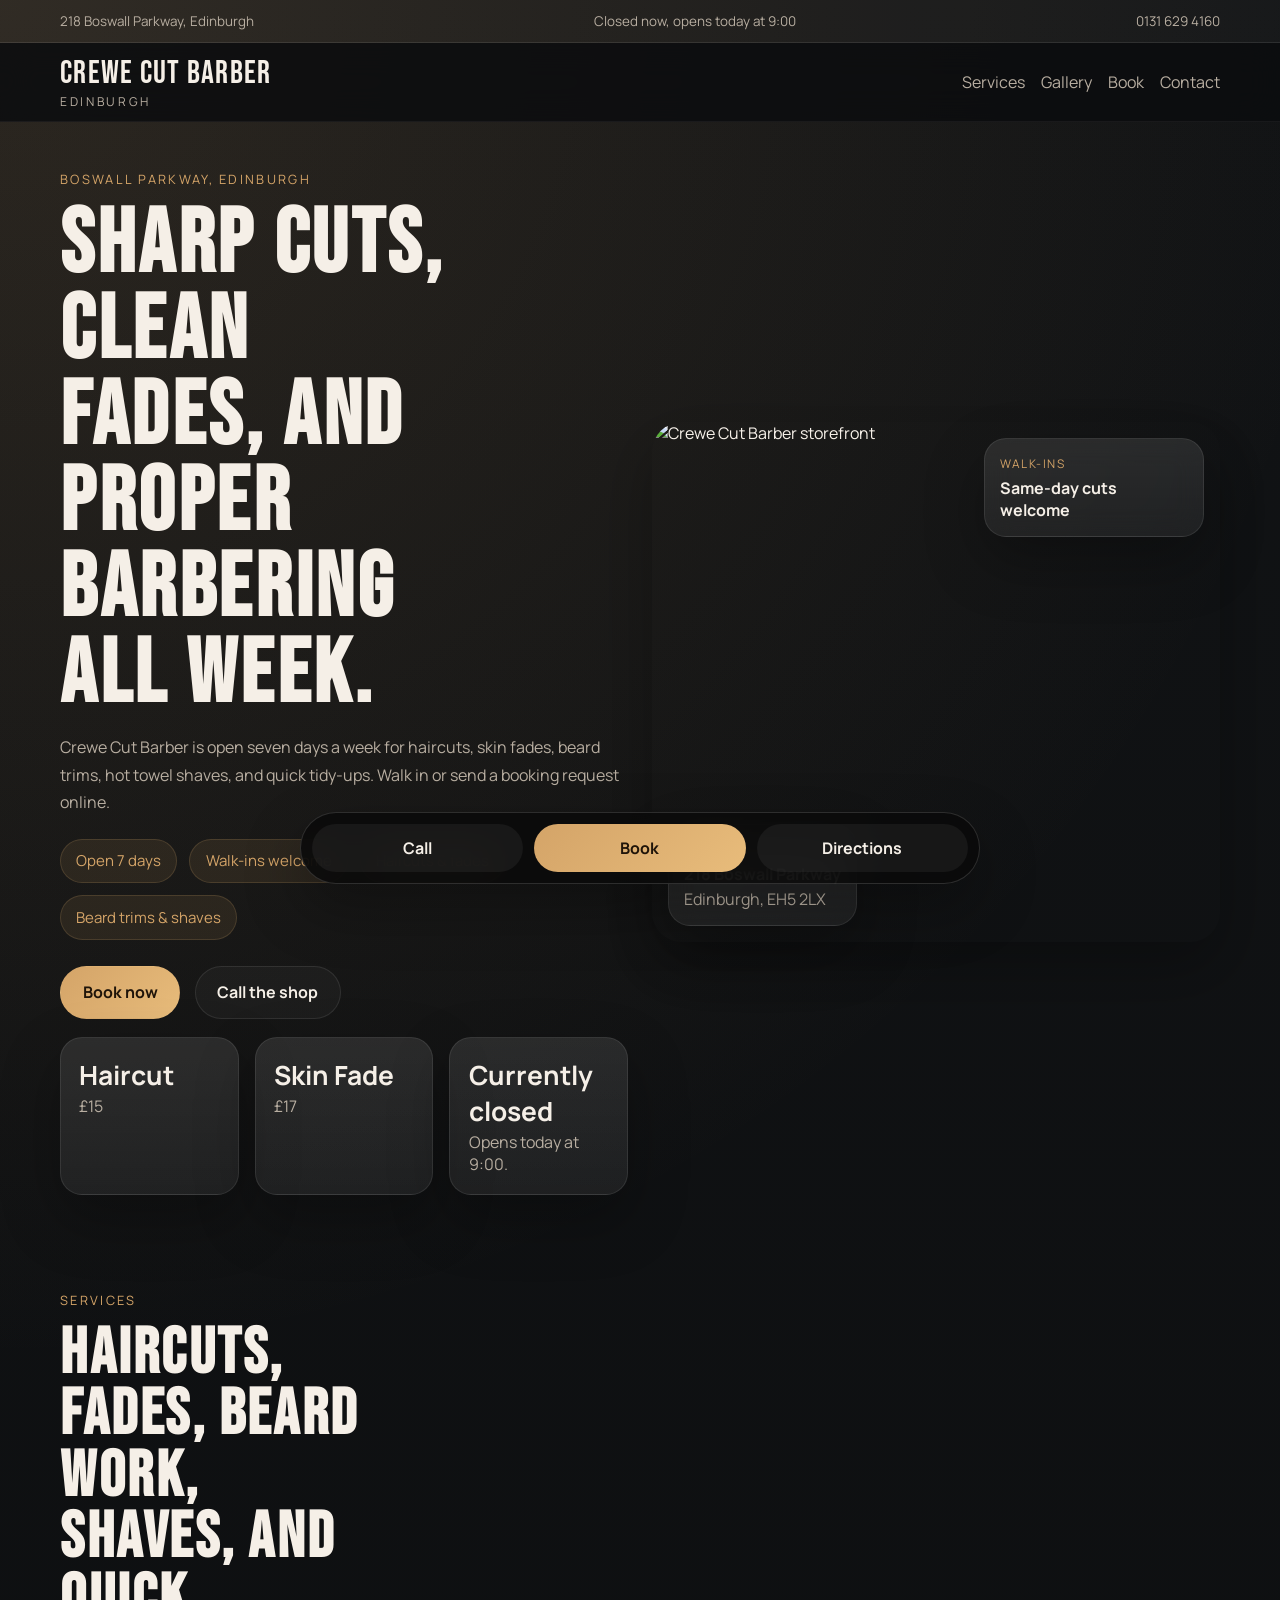
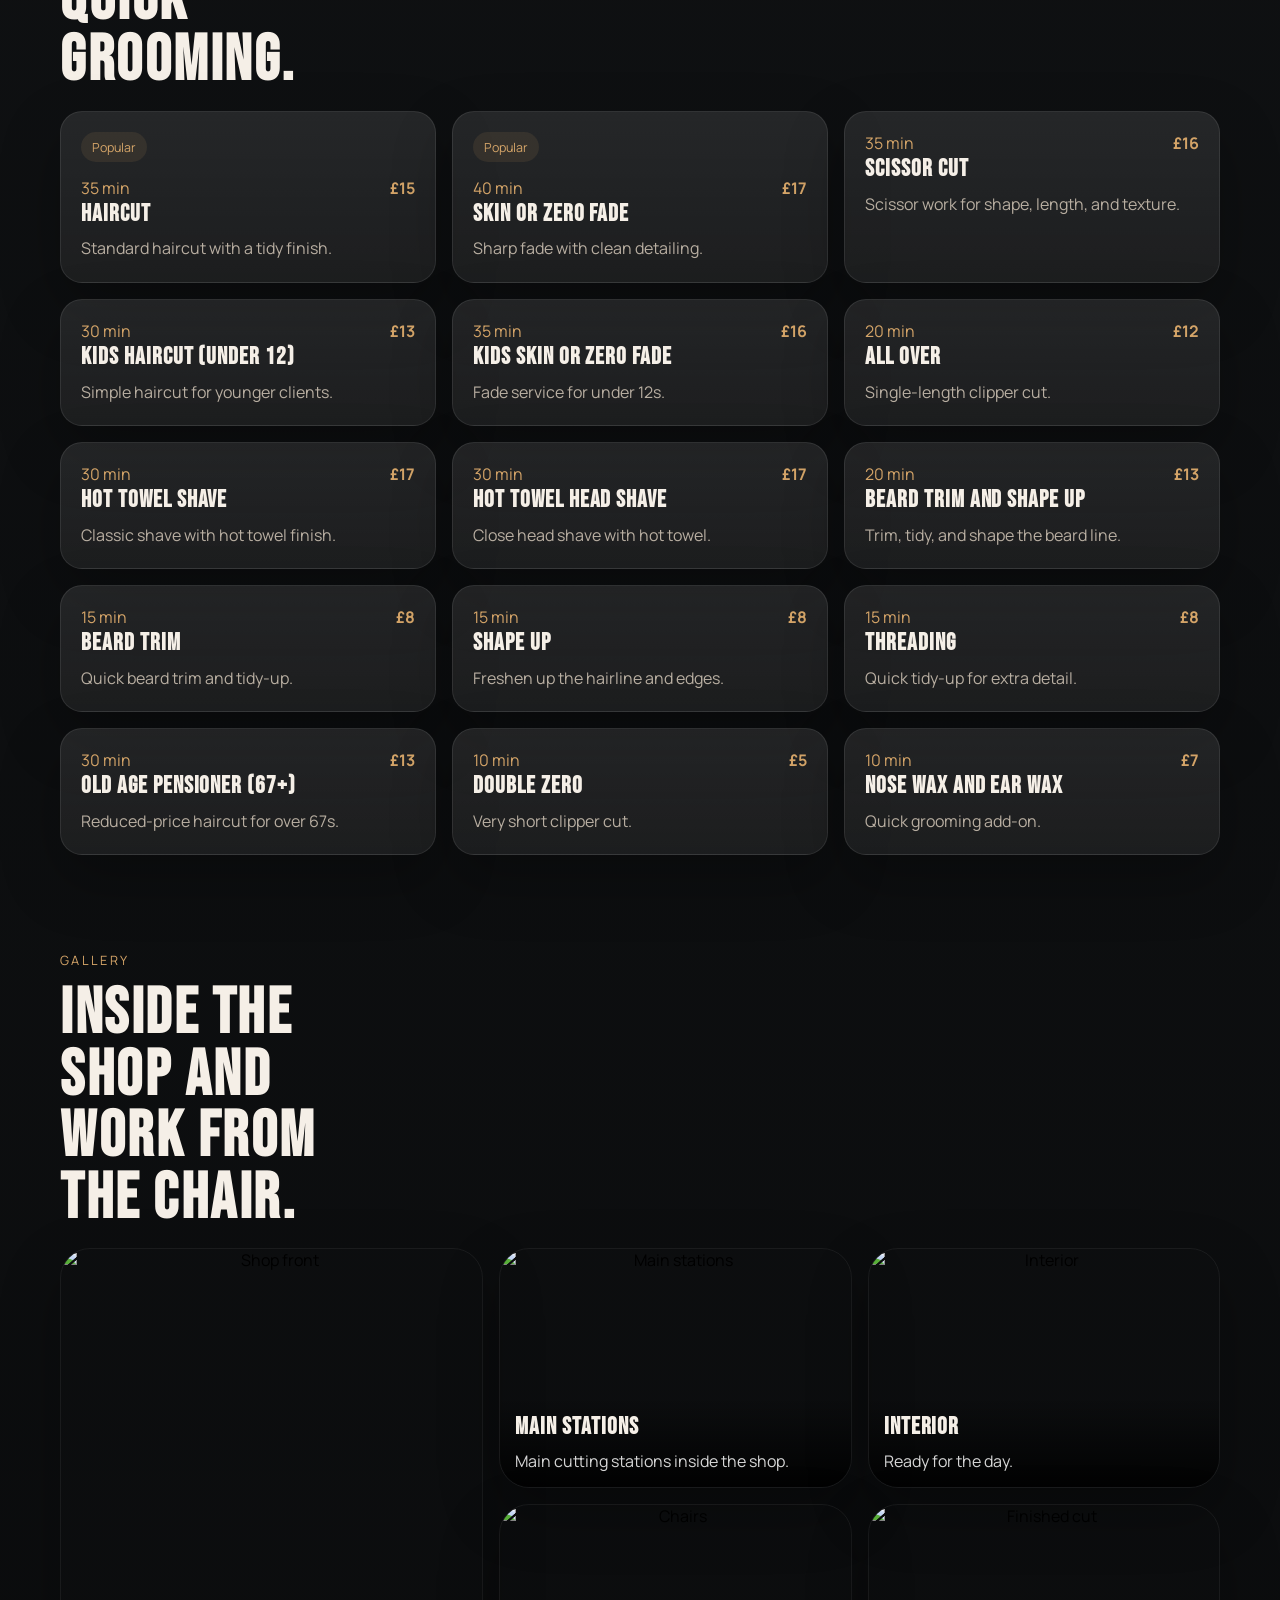
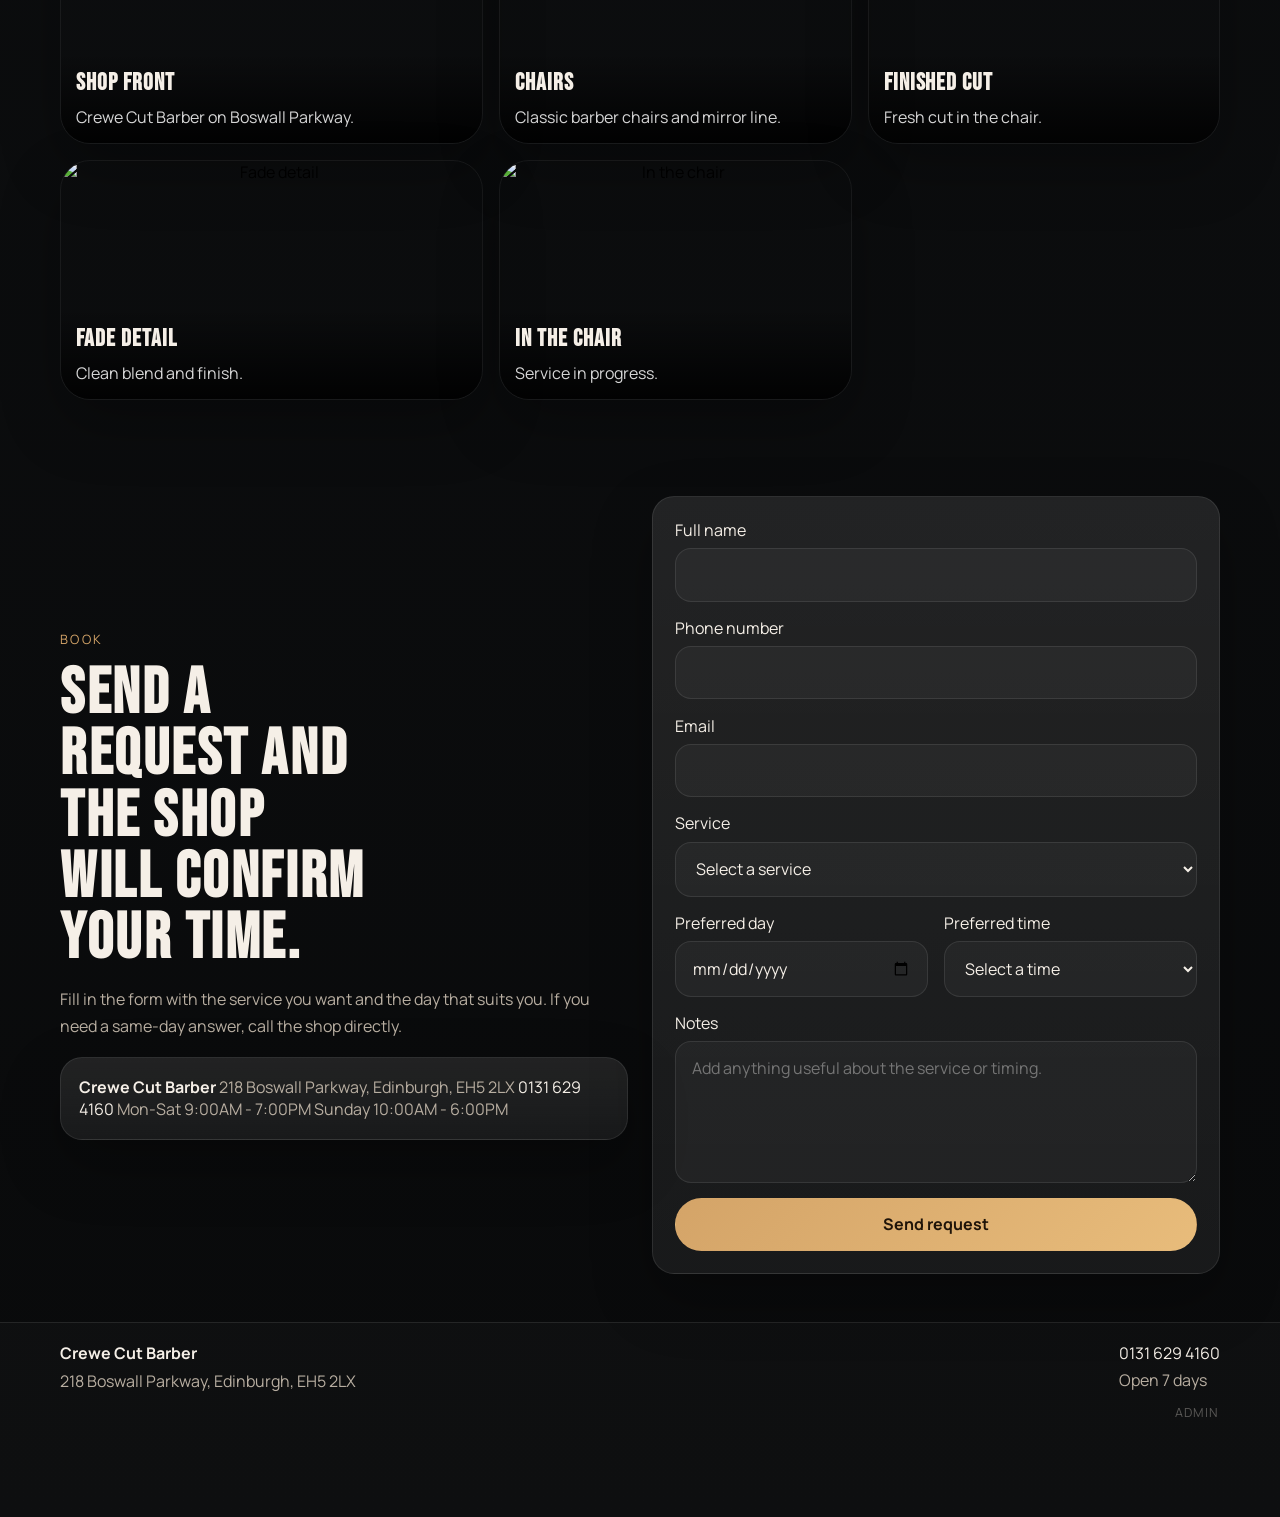
==== public/index.html @ 7d2bcc48 "Improve mobile layout for Crewe Cut" ====
<!doctype html>
<html lang="en">
  <head>
    <meta charset="utf-8">
    <meta name="viewport" content="width=device-width, initial-scale=1">
    <title>Crewe Cut Barber | Haircuts, Fades & Beard Trims in Edinburgh</title>
    <meta
      name="description"
      content="Crewe Cut Barber on Boswall Parkway, Edinburgh. Walk-ins welcome for sharp haircuts, fades, beard trims, hot towel shaves, and everyday grooming."
    >
    <link rel="preconnect" href="https://fonts.googleapis.com">
    <link rel="preconnect" href="https://fonts.gstatic.com" crossorigin>
    <link
      href="https://fonts.googleapis.com/css2?family=Bebas+Neue&family=Manrope:wght@400;500;600;700;800&display=swap"
      rel="stylesheet"
    >
    <link rel="stylesheet" href="styles.css?v=202604210836-mobile-polish">
  </head>
  <body>
    <div class="topbar">
      <div class="container topbar-inner">
        <span>218 Boswall Parkway, Edinburgh</span>
        <span id="shop-status">Open 7 days</span>
        <a href="tel:01316294160">0131 629 4160</a>
      </div>
    </div>

    <header class="site-header">
      <div class="container nav-row">
        <a href="./" class="brand">
          <span class="brand-main">Crewe Cut Barber</span>
          <span class="brand-sub">Edinburgh</span>
        </a>
        <nav class="nav-links">
          <a href="#services">Services</a>
          <a href="#gallery">Gallery</a>
          <a href="#booking">Book</a>
          <a href="#contact">Contact</a>
        </nav>
      </div>
    </header>

    <main>
      <section class="hero reveal">
        <div class="container hero-grid" data-hero-parallax>
          <div class="hero-copy">
            <p class="eyebrow">Boswall Parkway, Edinburgh</p>
            <h1>Sharp cuts, clean fades, and proper barbering all week.</h1>
            <p class="lead">
              Crewe Cut Barber is open seven days a week for haircuts, skin fades, beard trims,
              hot towel shaves, and quick tidy-ups. Walk in or send a booking request online.
            </p>

            <div class="pill-row">
              <span class="info-pill">Open 7 days</span>
              <span class="info-pill">Walk-ins welcome</span>
              <span class="info-pill">Haircuts & fades</span>
              <span class="info-pill">Beard trims & shaves</span>
            </div>

            <div class="hero-actions">
              <a class="button button-primary" href="#booking">Book now</a>
              <a class="button button-secondary" href="tel:01316294160">Call the shop</a>
            </div>

            <div class="stats-grid">
              <article class="stat-card">
                <strong>Haircut</strong>
                <span>£15</span>
              </article>
              <article class="stat-card">
                <strong>Skin Fade</strong>
                <span>£17</span>
              </article>
              <article class="stat-card">
                <strong id="live-status-title">Open 7 days</strong>
                <span id="live-status-copy">Mon-Sat 9AM-7PM</span>
              </article>
            </div>
          </div>

          <div class="hero-visual">
            <img src="images/storefront.jpg" alt="Crewe Cut Barber storefront" onerror="this.onerror=null;this.src='images/interior-wide.jpg'">
            <div class="floating-card floating-top">
              <span>Walk-ins</span>
              <strong>Same-day cuts welcome</strong>
            </div>
            <div class="floating-card floating-bottom">
              <span>Address</span>
              <strong>218 Boswall Parkway</strong>
              <em>Edinburgh, EH5 2LX</em>
            </div>
          </div>
        </div>
      </section>

      <section id="services" class="services reveal">
        <div class="container">
          <div class="section-head">
            <p class="eyebrow">Services</p>
            <h2>Haircuts, fades, beard work, shaves, and quick grooming.</h2>
          </div>
          <div class="services-grid" id="services-grid">
            <article class="service-card reveal featured">
              <div class="service-meta"><span>35 min</span><strong>£15</strong></div>
              <h3>Haircut</h3>
              <p>Standard haircut with a tidy finish.</p>
            </article>
            <article class="service-card reveal featured">
              <div class="service-meta"><span>40 min</span><strong>£17</strong></div>
              <h3>Skin or Zero Fade</h3>
              <p>Sharp fade with clean detailing.</p>
            </article>
            <article class="service-card reveal">
              <div class="service-meta"><span>35 min</span><strong>£16</strong></div>
              <h3>Scissor Cut</h3>
              <p>Scissor work for shape, length, and texture.</p>
            </article>
            <article class="service-card reveal">
              <div class="service-meta"><span>30 min</span><strong>£13</strong></div>
              <h3>Kids Haircut (Under 12)</h3>
              <p>Simple haircut for younger clients.</p>
            </article>
            <article class="service-card reveal">
              <div class="service-meta"><span>35 min</span><strong>£16</strong></div>
              <h3>Kids Skin or Zero Fade</h3>
              <p>Fade service for under 12s.</p>
            </article>
            <article class="service-card reveal">
              <div class="service-meta"><span>20 min</span><strong>£12</strong></div>
              <h3>All Over</h3>
              <p>Single-length clipper cut.</p>
            </article>
            <article class="service-card reveal">
              <div class="service-meta"><span>30 min</span><strong>£17</strong></div>
              <h3>Hot Towel Shave</h3>
              <p>Classic shave with hot towel finish.</p>
            </article>
            <article class="service-card reveal">
              <div class="service-meta"><span>30 min</span><strong>£17</strong></div>
              <h3>Hot Towel Head Shave</h3>
              <p>Close head shave with hot towel.</p>
            </article>
            <article class="service-card reveal">
              <div class="service-meta"><span>20 min</span><strong>£13</strong></div>
              <h3>Beard Trim and Shape Up</h3>
              <p>Trim, tidy, and shape the beard line.</p>
            </article>
            <article class="service-card reveal">
              <div class="service-meta"><span>15 min</span><strong>£8</strong></div>
              <h3>Beard Trim</h3>
              <p>Quick beard trim and tidy-up.</p>
            </article>
            <article class="service-card reveal">
              <div class="service-meta"><span>15 min</span><strong>£8</strong></div>
              <h3>Shape Up</h3>
              <p>Freshen up the hairline and edges.</p>
            </article>
            <article class="service-card reveal">
              <div class="service-meta"><span>15 min</span><strong>£8</strong></div>
              <h3>Threading</h3>
              <p>Quick tidy-up for extra detail.</p>
            </article>
            <article class="service-card reveal">
              <div class="service-meta"><span>30 min</span><strong>£13</strong></div>
              <h3>Old Age Pensioner (67+)</h3>
              <p>Reduced-price haircut for over 67s.</p>
            </article>
            <article class="service-card reveal">
              <div class="service-meta"><span>10 min</span><strong>£5</strong></div>
              <h3>Double Zero</h3>
              <p>Very short clipper cut.</p>
            </article>
            <article class="service-card reveal">
              <div class="service-meta"><span>10 min</span><strong>£7</strong></div>
              <h3>Nose Wax and Ear Wax</h3>
              <p>Quick grooming add-on.</p>
            </article>
          </div>
        </div>
      </section>

      <section id="gallery" class="gallery reveal">
        <div class="container">
          <div class="section-head">
            <p class="eyebrow">Gallery</p>
            <h2>Inside the shop and work from the chair.</h2>
          </div>
          <div class="gallery-grid" id="gallery-grid">
            <article class="gallery-card reveal gallery-card-1">
              <button class="gallery-button" type="button" data-gallery-src="images/storefront.jpg" data-gallery-title="Shop front" data-gallery-text="Crewe Cut Barber on Boswall Parkway.">
                <img src="images/storefront.jpg" alt="Shop front" loading="lazy" onerror="this.onerror=null;this.src='images/interior-wide.jpg'">
              </button>
              <div class="gallery-overlay">
                <h3>Shop front</h3>
                <p>Boswall Parkway, Edinburgh.</p>
              </div>
            </article>
            <article class="gallery-card reveal gallery-card-2">
              <button class="gallery-button" type="button" data-gallery-src="images/interior-wide.jpg" data-gallery-title="Main stations" data-gallery-text="Main cutting stations inside the shop.">
                <img src="images/interior-wide.jpg" alt="Main stations" loading="lazy" onerror="this.onerror=null;this.src='images/interior-row.jpg'">
              </button>
              <div class="gallery-overlay">
                <h3>Main stations</h3>
                <p>Clean working setup.</p>
              </div>
            </article>
            <article class="gallery-card reveal gallery-card-3">
              <button class="gallery-button" type="button" data-gallery-src="images/interior-row.jpg" data-gallery-title="Interior" data-gallery-text="Ready for the day.">
                <img src="images/interior-row.jpg" alt="Interior" loading="lazy" onerror="this.onerror=null;this.src='images/interior-wide.jpg'">
              </button>
              <div class="gallery-overlay">
                <h3>Interior</h3>
                <p>Shop floor and chairs.</p>
              </div>
            </article>
            <article class="gallery-card reveal gallery-card-4">
              <button class="gallery-button" type="button" data-gallery-src="images/chairs.jpg" data-gallery-title="Chairs" data-gallery-text="Classic barber chairs and mirror line.">
                <img src="images/chairs.jpg" alt="Chairs" loading="lazy" onerror="this.onerror=null;this.src='images/interior-row.jpg'">
              </button>
              <div class="gallery-overlay">
                <h3>Chairs</h3>
                <p>Classic barber setup.</p>
              </div>
            </article>
            <article class="gallery-card reveal gallery-card-5">
              <button class="gallery-button" type="button" data-gallery-src="images/cut-detail.jpg" data-gallery-title="Finished cut" data-gallery-text="Fresh cut in the chair.">
                <img src="images/cut-detail.jpg" alt="Finished cut" loading="lazy" onerror="this.onerror=null;this.src='images/fade-finish.jpg'">
              </button>
              <div class="gallery-overlay">
                <h3>Finished cut</h3>
                <p>Fresh finish.</p>
              </div>
            </article>
            <article class="gallery-card reveal gallery-card-6">
              <button class="gallery-button" type="button" data-gallery-src="images/fade-finish.jpg" data-gallery-title="Fade detail" data-gallery-text="Clean blend and finish.">
                <img src="images/fade-finish.jpg" alt="Fade detail" loading="lazy" onerror="this.onerror=null;this.src='images/cut-detail.jpg'">
              </button>
              <div class="gallery-overlay">
                <h3>Fade detail</h3>
                <p>Clean blend.</p>
              </div>
            </article>
            <article class="gallery-card reveal gallery-card-7">
              <button class="gallery-button" type="button" data-gallery-src="images/client-chair.jpg" data-gallery-title="In the chair" data-gallery-text="Service in progress.">
                <img src="images/client-chair.jpg" alt="In the chair" loading="lazy" onerror="this.onerror=null;this.src='images/chairs.jpg'">
              </button>
              <div class="gallery-overlay">
                <h3>In the chair</h3>
                <p>Mid-service.</p>
              </div>
            </article>
          </div>
        </div>
      </section>

      <section id="booking" class="booking reveal">
        <div class="container booking-grid">
          <div class="booking-copy">
            <p class="eyebrow">Book</p>
            <h2>Send a request and the shop will confirm your time.</h2>
            <p class="section-copy">
              Fill in the form with the service you want and the day that suits you.
              If you need a same-day answer, call the shop directly.
            </p>
            <div class="contact-card">
              <strong>Crewe Cut Barber</strong>
              <span>218 Boswall Parkway, Edinburgh, EH5 2LX</span>
              <a href="tel:01316294160">0131 629 4160</a>
              <span>Mon-Sat 9:00AM - 7:00PM</span>
              <span>Sunday 10:00AM - 6:00PM</span>
            </div>
          </div>

          <form class="booking-form" id="booking-form">
            <div class="form-message" id="booking-feedback" hidden></div>
            <label>
              Full name
              <input type="text" name="clientName" required>
            </label>
            <label>
              Phone number
              <input type="tel" name="phone" required>
            </label>
            <label>
              Email
              <input type="email" name="email" required>
            </label>
            <label>
              Service
              <select name="service" id="booking-service" required>
                <option value="">Select a service</option>
                <option value="Haircut">Haircut - £15</option>
                <option value="Skin or Zero Fade">Skin or Zero Fade - £17</option>
                <option value="Scissor Cut">Scissor Cut - £16</option>
                <option value="Kids Haircut (Under 12)">Kids Haircut (Under 12) - £13</option>
                <option value="Kids Skin or Zero Fade">Kids Skin or Zero Fade - £16</option>
                <option value="All Over">All Over - £12</option>
                <option value="Hot Towel Shave">Hot Towel Shave - £17</option>
                <option value="Hot Towel Head Shave">Hot Towel Head Shave - £17</option>
                <option value="Beard Trim and Shape Up">Beard Trim and Shape Up - £13</option>
                <option value="Beard Trim">Beard Trim - £8</option>
                <option value="Shape Up">Shape Up - £8</option>
                <option value="Threading">Threading - £8</option>
                <option value="Old Age Pensioner (67+)">Old Age Pensioner (67+) - £13</option>
                <option value="Double Zero">Double Zero - £5</option>
                <option value="Nose Wax and Ear Wax">Nose Wax and Ear Wax - £7</option>
              </select>
            </label>
            <div class="split-fields">
              <label>
                Preferred day
                <input type="date" name="preferredDay" required>
              </label>
              <label>
                Preferred time
                <select name="preferredTime" id="booking-time" required>
                  <option value="">Select a time</option>
                </select>
              </label>
            </div>
            <div class="availability-note" id="availability-note" hidden></div>
            <label>
              Notes
              <textarea name="notes" rows="5" placeholder="Add anything useful about the service or timing."></textarea>
            </label>
            <button class="button button-primary button-full" id="booking-submit" type="submit">Send request</button>
          </form>
        </div>
      </section>
    </main>

    <footer class="site-footer" id="contact">
      <div class="container footer-row">
        <div>
          <strong>Crewe Cut Barber</strong>
          <p>218 Boswall Parkway, Edinburgh, EH5 2LX</p>
        </div>
        <div>
          <a href="tel:01316294160">0131 629 4160</a>
          <p>Open 7 days</p>
        </div>
      </div>
      <div class="container footer-admin-row">
        <a class="footer-admin-link" href="admin.html" aria-label="Admin login">Admin</a>
      </div>
    </footer>

    <div class="mobile-cta-bar">
      <a href="tel:01316294160">Call</a>
      <a href="#booking">Book</a>
      <a href="https://www.google.com/maps?q=place_id:ChIJk0ZapCTHh0gRIy6q_9C0GL4&place_id=ChIJk0ZapCTHh0gRIy6q_9C0GL4" target="_blank" rel="noreferrer">Directions</a>
    </div>

    <div class="lightbox" id="gallery-lightbox" aria-hidden="true">
      <button class="lightbox-close" type="button" aria-label="Close gallery">&times;</button>
      <div class="lightbox-dialog">
        <img id="lightbox-image" src="" alt="">
        <div class="lightbox-copy">
          <h3 id="lightbox-title"></h3>
          <p id="lightbox-text"></p>
        </div>
      </div>
    </div>

    <script src="https://cdn.jsdelivr.net/npm/@supabase/supabase-js@2"></script>
    <script src="config.js"></script>
    <script src="app.js?v=202604210836-mobile-polish"></script>
  </body>
</html>
---- public/styles.css ----
:root {
  --bg: #0b0d0f;
  --bg-soft: #121518;
  --panel: rgba(255, 255, 255, 0.045);
  --panel-strong: rgba(255, 255, 255, 0.08);
  --text: #f5efe7;
  --muted: #b8aea1;
  --accent: #d4a468;
  --accent-deep: #9b6831;
  --line: rgba(255, 255, 255, 0.09);
  --line-strong: rgba(212, 164, 104, 0.18);
  --shadow: 0 24px 60px rgba(0, 0, 0, 0.28);
  --radius-lg: 30px;
  --radius-md: 22px;
  --radius-sm: 16px;
}

* {
  box-sizing: border-box;
}

html {
  scroll-behavior: smooth;
}

body {
  margin: 0;
  font-family: "Manrope", sans-serif;
  color: var(--text);
  background:
    radial-gradient(circle at top left, rgba(212, 164, 104, 0.14), transparent 28%),
    linear-gradient(180deg, #111315 0%, #090a0b 100%);
}

a {
  color: inherit;
  text-decoration: none;
}

img {
  display: block;
  width: 100%;
}

button,
input,
textarea,
select {
  font: inherit;
}

[hidden] {
  display: none !important;
}

.container {
  width: min(1160px, calc(100% - 2rem));
  margin: 0 auto;
}

.topbar {
  border-bottom: 1px solid var(--line);
  background: rgba(255, 255, 255, 0.02);
}

.topbar-inner {
  min-height: 42px;
  display: flex;
  justify-content: space-between;
  align-items: center;
  gap: 1rem;
  color: var(--muted);
  font-size: 0.84rem;
}

.site-header {
  position: sticky;
  top: 0;
  z-index: 20;
  background: rgba(11, 13, 15, 0.84);
  backdrop-filter: blur(16px);
  border-bottom: 1px solid rgba(255, 255, 255, 0.05);
}

.nav-row {
  min-height: 78px;
  display: flex;
  justify-content: space-between;
  align-items: center;
  gap: 1rem;
}

.brand {
  display: inline-flex;
  flex-direction: column;
}

.brand-main,
h1,
h2,
h3 {
  font-family: "Bebas Neue", sans-serif;
  letter-spacing: 0.04em;
}

.brand-main {
  font-size: 2rem;
}

.brand-sub {
  font-size: 0.76rem;
  color: var(--muted);
  text-transform: uppercase;
  letter-spacing: 0.22em;
}

.nav-links {
  display: flex;
  gap: 1rem;
  color: var(--muted);
  flex-wrap: wrap;
}

.nav-links a {
  transition: color 0.2s ease;
}

.nav-links a:hover,
.nav-links a:focus-visible {
  color: var(--text);
}

.hero,
.story,
.services,
.gallery,
.booking {
  padding: 3rem 0;
}

.hero-grid,
.story-grid,
.booking-grid {
  display: grid;
  grid-template-columns: repeat(2, minmax(0, 1fr));
  gap: 1.5rem;
  align-items: center;
}

.eyebrow {
  margin: 0 0 0.9rem;
  color: var(--accent);
  letter-spacing: 0.18em;
  text-transform: uppercase;
  font-size: 0.8rem;
}

h1,
h2 {
  margin: 0;
  line-height: 0.96;
}

h1 {
  font-size: clamp(3.3rem, 7vw, 5.9rem);
  max-width: 11ch;
}

h2 {
  font-size: clamp(2.4rem, 5vw, 4.2rem);
  max-width: 12ch;
}

h3 {
  margin: 0 0 0.55rem;
  font-size: 1.5rem;
}

.lead,
.section-copy {
  color: var(--muted);
  line-height: 1.72;
  font-size: 1rem;
  max-width: 60ch;
}

.pill-row {
  display: flex;
  flex-wrap: wrap;
  gap: 0.75rem;
  margin: 1.35rem 0 1.6rem;
}

.info-pill,
.service-card.featured::before {
  background: rgba(212, 164, 104, 0.1);
  color: var(--accent);
}

.info-pill {
  padding: 0.68rem 0.95rem;
  border-radius: 999px;
  border: 1px solid var(--line-strong);
  font-size: 0.94rem;
}

.hero-actions {
  display: flex;
  gap: 0.9rem;
  flex-wrap: wrap;
  margin-bottom: 1.15rem;
}

.button {
  display: inline-flex;
  align-items: center;
  justify-content: center;
  min-height: 52px;
  padding: 0.92rem 1.35rem;
  border-radius: 999px;
  border: 1px solid transparent;
  font-weight: 700;
  cursor: pointer;
  transition: transform 0.2s ease, border-color 0.2s ease;
}

.button:hover {
  transform: translateY(-1px);
}

.button:disabled {
  opacity: 0.72;
  cursor: wait;
  transform: none;
}

.button-primary {
  background: linear-gradient(135deg, var(--accent), #e8bc7b);
  color: #1f1409;
}

.button-secondary {
  background: rgba(255, 255, 255, 0.03);
  border-color: var(--line);
  color: var(--text);
}

.button-full {
  width: 100%;
}

.hero-bottom-row {
  display: grid;
  grid-template-columns: minmax(0, 1.1fr) minmax(0, 0.9fr);
  gap: 1rem;
  margin-bottom: 1rem;
}

.live-status-card,
.hero-quote-card,
.stat-card,
.hour-card,
.service-card,
.booking-form,
.contact-card,
.floating-card,
.admin-panel,
.admin-sidebar-card,
.admin-login-card {
  border: 1px solid var(--line);
  border-radius: var(--radius-md);
  background:
    linear-gradient(180deg, var(--panel-strong), var(--panel)),
    rgba(255, 255, 255, 0.02);
  box-shadow: var(--shadow);
}

.live-status-card,
.hero-quote-card,
.stat-card,
.hour-card,
.contact-card,
.admin-panel,
.admin-sidebar-card,
.admin-login-card {
  padding: 1.15rem;
}

.live-status-label,
.hero-quote-kicker {
  display: inline-flex;
  margin-bottom: 0.45rem;
  color: var(--accent);
  text-transform: uppercase;
  letter-spacing: 0.13em;
  font-size: 0.74rem;
}

.live-status-card strong {
  display: block;
  margin-bottom: 0.3rem;
  font-size: 1.1rem;
}

.live-status-card p,
.hero-quote-card p {
  margin: 0;
  color: var(--muted);
  line-height: 1.6;
}

.hero-service-list {
  list-style: none;
  margin: 0;
  padding: 0;
  display: grid;
  gap: 0.6rem;
}

.hero-service-list li {
  display: flex;
  justify-content: space-between;
  gap: 1rem;
  padding-top: 0.6rem;
  border-top: 1px solid var(--line);
}

.hero-service-list li:first-child {
  padding-top: 0;
  border-top: 0;
}

.hero-service-list span {
  color: var(--muted);
}

.stats-grid,
.hours-grid,
.admin-meta-grid {
  display: grid;
  grid-template-columns: repeat(3, minmax(0, 1fr));
  gap: 1rem;
}

.stat-card strong {
  display: block;
  font-size: 1.65rem;
  margin-bottom: 0.15rem;
}

.stat-card span,
.hour-card span,
.contact-card span {
  color: var(--muted);
}

.hero-visual {
  position: relative;
}

.hero-visual img {
  min-height: 520px;
  object-fit: cover;
  border-radius: var(--radius-lg);
  box-shadow: var(--shadow);
  filter: saturate(0.95) contrast(1.02);
  transition: transform 0.35s ease;
}

.floating-card {
  position: absolute;
  max-width: 220px;
  padding: 0.95rem;
  backdrop-filter: blur(14px);
  transition: transform 0.35s ease;
}

.floating-card span {
  display: block;
  margin-bottom: 0.35rem;
  color: var(--accent);
  text-transform: uppercase;
  letter-spacing: 0.13em;
  font-size: 0.74rem;
}

.floating-card strong,
.floating-card em {
  display: block;
}

.floating-card em {
  margin-top: 0.2rem;
  color: var(--muted);
  font-style: normal;
}

.floating-top {
  top: 1rem;
  right: 1rem;
}

.floating-bottom {
  left: 1rem;
  bottom: 1rem;
}

.story-photo-stack {
  display: grid;
  grid-template-columns: 1.15fr 0.85fr;
  gap: 1rem;
  align-items: end;
}

.story-main,
.story-side {
  border-radius: var(--radius-lg);
  object-fit: cover;
  box-shadow: var(--shadow);
}

.story-main {
  min-height: 470px;
}

.story-side {
  min-height: 320px;
}

.section-head {
  margin-bottom: 1.2rem;
}

.services-grid {
  display: grid;
  grid-template-columns: repeat(3, minmax(0, 1fr));
  gap: 1rem;
}

.service-card {
  position: relative;
  padding: 1.25rem;
}

.service-card.featured::before {
  content: "Popular";
  display: inline-flex;
  padding: 0.42rem 0.7rem;
  border-radius: 999px;
  font-size: 0.78rem;
  margin-bottom: 0.9rem;
}

.service-meta {
  display: flex;
  justify-content: space-between;
  gap: 1rem;
  color: var(--accent);
}

.service-card p {
  margin: 0;
  color: var(--muted);
  line-height: 1.58;
}

.gallery-grid {
  display: grid;
  grid-template-columns: 1.2fr 1fr 1fr;
  grid-auto-rows: 240px;
  gap: 1rem;
}

.gallery-card {
  position: relative;
  overflow: hidden;
  border-radius: var(--radius-lg);
  border: 1px solid rgba(255, 255, 255, 0.06);
  box-shadow: var(--shadow);
}

.gallery-card-1 {
  grid-row: span 2;
}

.gallery-button {
  display: block;
  width: 100%;
  height: 100%;
  padding: 0;
  border: 0;
  background: none;
  cursor: pointer;
}

.gallery-card img {
  height: 100%;
  object-fit: cover;
  transition: transform 0.45s ease;
}

.gallery-card:hover img {
  transform: scale(1.04);
}

.gallery-overlay {
  position: absolute;
  inset: auto 0 0 0;
  padding: 0.95rem;
  background: linear-gradient(180deg, transparent, rgba(0, 0, 0, 0.84));
}

.gallery-overlay p {
  margin: 0;
  color: rgba(255, 255, 255, 0.84);
}

.booking-form {
  padding: 1.35rem;
  display: grid;
  gap: 0.95rem;
}

.booking-form label {
  display: grid;
  gap: 0.45rem;
}

.booking-form input,
.booking-form select,
.booking-form textarea {
  width: 100%;
  border-radius: var(--radius-sm);
  border: 1px solid var(--line);
  padding: 0.92rem 1rem;
  background: rgba(255, 255, 255, 0.04);
  color: var(--text);
}

.booking-form textarea {
  resize: vertical;
}

.split-fields {
  display: grid;
  grid-template-columns: repeat(2, minmax(0, 1fr));
  gap: 1rem;
}

.form-message {
  border-radius: var(--radius-sm);
  padding: 0.88rem 1rem;
  font-weight: 600;
}

.form-message.success {
  background: #d9f4e1;
  color: #14361f;
}

.form-message.error {
  background: #f8d6d6;
  color: #4d1d1d;
}

.site-footer {
  padding: 1.2rem 0 6rem;
  border-top: 1px solid var(--line);
  background: rgba(255, 255, 255, 0.02);
}

.footer-row {
  display: flex;
  justify-content: space-between;
  gap: 1.5rem;
  flex-wrap: wrap;
}

.footer-row strong {
  display: block;
  margin-bottom: 0.35rem;
}

.footer-row p {
  margin: 0.3rem 0 0;
  color: var(--muted);
}

.footer-admin-row {
  margin-top: 0.8rem;
  display: flex;
  justify-content: flex-end;
}

.footer-admin-link {
  opacity: 0.32;
  font-size: 0.78rem;
  letter-spacing: 0.12em;
  text-transform: uppercase;
}

.footer-admin-link:hover {
  opacity: 0.7;
}

.lightbox-open {
  overflow: hidden;
}

.lightbox {
  position: fixed;
  inset: 0;
  display: none;
  place-items: center;
  padding: 1rem;
  background: rgba(0, 0, 0, 0.82);
  z-index: 40;
}

.lightbox.is-open {
  display: grid;
}

.lightbox-dialog {
  width: min(920px, 100%);
  max-height: calc(100vh - 2rem);
  overflow: auto;
  border-radius: 26px;
  border: 1px solid rgba(255, 255, 255, 0.12);
  background: #141414;
  box-shadow: var(--shadow);
}

.lightbox-dialog img {
  max-height: 68vh;
  object-fit: cover;
}

.lightbox-copy {
  padding: 1rem 1.1rem 1.2rem;
}

.lightbox-copy p {
  margin: 0;
  color: var(--muted);
  line-height: 1.7;
}

.lightbox-close {
  position: absolute;
  top: 1rem;
  right: 1rem;
  width: 48px;
  height: 48px;
  border-radius: 999px;
  border: 1px solid rgba(255, 255, 255, 0.18);
  background: rgba(20, 20, 20, 0.84);
  color: #fff;
  font-size: 1.8rem;
  cursor: pointer;
}

.reveal {
  opacity: 0;
  transform: translateY(22px);
  transition:
    opacity 0.55s ease var(--reveal-delay, 0ms),
    transform 0.55s ease var(--reveal-delay, 0ms);
}

.reveal.revealed {
  opacity: 1;
  transform: translateY(0);
}

.mobile-cta-bar {
  position: fixed;
  left: 50%;
  bottom: 1rem;
  transform: translateX(-50%);
  width: min(680px, calc(100% - 1rem));
  display: grid;
  grid-template-columns: repeat(3, minmax(0, 1fr));
  gap: 0.7rem;
  padding: 0.7rem;
  border-radius: 999px;
  border: 1px solid rgba(255, 255, 255, 0.14);
  background: rgba(10, 10, 10, 0.9);
  backdrop-filter: blur(18px);
  box-shadow: var(--shadow);
  z-index: 25;
}

.mobile-cta-bar a {
  display: inline-flex;
  justify-content: center;
  align-items: center;
  min-height: 48px;
  border-radius: 999px;
  font-weight: 700;
  background: rgba(255, 255, 255, 0.05);
}

.mobile-cta-bar a:nth-child(2) {
  background: linear-gradient(135deg, var(--accent), #e8bc7b);
  color: #1f1409;
}

.admin-body {
  min-height: 100vh;
}

.admin-login-wrap {
  min-height: 100vh;
  display: grid;
  place-items: center;
  padding: 2rem;
}

.admin-login-card {
  width: min(460px, 100%);
}

.admin-login-form {
  padding: 0;
  border: 0;
  background: none;
  box-shadow: none;
}

.admin-app {
  min-height: 100vh;
}

.admin-topbar {
  position: sticky;
  top: 0;
  z-index: 30;
  display: flex;
  justify-content: space-between;
  align-items: center;
  gap: 1rem;
  padding: 1rem;
  border-bottom: 1px solid var(--line);
  background: rgba(11, 13, 15, 0.92);
  backdrop-filter: blur(16px);
}

.admin-topbar-brand {
  display: grid;
  gap: 0.15rem;
}

.admin-topbar-brand strong {
  font-size: 1rem;
}

.admin-topbar-brand span {
  color: var(--muted);
  font-size: 0.84rem;
}

.admin-topbar-actions {
  display: flex;
  align-items: center;
  gap: 0.85rem;
}

.admin-nav,
.admin-side-links {
  display: flex;
  gap: 0.6rem;
  flex-wrap: wrap;
}

.admin-nav-button,
.admin-side-link {
  min-height: 42px;
  padding: 0.7rem 1rem;
  border-radius: 999px;
  border: 1px solid var(--line);
  background: rgba(255, 255, 255, 0.03);
  color: var(--muted);
  cursor: pointer;
}

.admin-nav-button.is-active,
.admin-side-link.is-active {
  border-color: var(--line-strong);
  background: rgba(212, 164, 104, 0.12);
  color: var(--text);
}

.admin-layout {
  display: grid;
  grid-template-columns: 280px minmax(0, 1fr);
  gap: 1rem;
  padding: 1rem;
}

.admin-sidebar {
  display: grid;
  gap: 1rem;
  align-content: start;
}

.admin-sidebar-list,
.admin-list {
  display: grid;
  gap: 0.8rem;
}

.admin-sidebar-list div {
  display: grid;
  gap: 0.2rem;
}

.admin-sidebar-list strong {
  color: var(--accent);
  font-size: 0.82rem;
  text-transform: uppercase;
  letter-spacing: 0.08em;
}

.admin-sidebar-list span {
  color: var(--muted);
}

.admin-content {
  display: grid;
  gap: 1rem;
}

.admin-section {
  display: none;
  gap: 1rem;
}

.admin-section.is-active {
  display: grid;
}

.admin-section-head,
.admin-panel-head {
  display: flex;
  justify-content: space-between;
  align-items: center;
  gap: 1rem;
}

.admin-columns {
  display: grid;
  grid-template-columns: repeat(2, minmax(0, 1fr));
  gap: 1rem;
}

.admin-list-item,
.mobile-booking-card,
.mobile-booking-empty {
  border: 1px solid var(--line);
  border-radius: var(--radius-md);
  background: rgba(255, 255, 255, 0.03);
}

.admin-list-item {
  display: flex;
  justify-content: space-between;
  gap: 1rem;
  align-items: flex-start;
  padding: 1rem;
}

.admin-list-item strong {
  display: block;
}

.admin-list-item span {
  display: block;
  color: var(--muted);
  margin-top: 0.2rem;
}

.admin-list-side {
  text-align: right;
}

.admin-list-empty {
  color: var(--muted);
  padding: 1rem;
  border: 1px dashed var(--line);
  border-radius: var(--radius-md);
}

.table-wrap {
  overflow-x: auto;
}

.bookings-table {
  width: 100%;
  border-collapse: collapse;
}

.bookings-table th,
.bookings-table td {
  padding: 1rem 0.85rem;
  border-bottom: 1px solid var(--line);
  text-align: left;
  vertical-align: top;
}

.bookings-table td span {
  display: block;
  margin-top: 0.28rem;
  color: var(--muted);
  font-size: 0.86rem;
}

.mobile-bookings {
  display: none;
}

.mobile-booking-card {
  padding: 1rem;
  display: grid;
  gap: 0.85rem;
}

.mobile-booking-head {
  display: flex;
  justify-content: space-between;
  gap: 0.8rem;
  align-items: flex-start;
}

.mobile-booking-head strong {
  display: block;
}

.mobile-booking-head span:not(.status-badge) {
  display: block;
  margin-top: 0.25rem;
  color: var(--muted);
  font-size: 0.86rem;
}

.mobile-booking-meta {
  display: grid;
  gap: 0.72rem;
  margin: 0;
}

.mobile-booking-meta div {
  display: grid;
  gap: 0.18rem;
}

.mobile-booking-meta dt {
  color: var(--accent);
  font-size: 0.78rem;
  text-transform: uppercase;
  letter-spacing: 0.08em;
}

.mobile-booking-meta dd {
  margin: 0;
  color: var(--text);
  line-height: 1.5;
}

.mobile-booking-empty {
  padding: 1rem;
  color: var(--muted);
}

.status-form {
  display: grid;
  gap: 0.55rem;
}

.status-badge {
  display: inline-flex;
  width: fit-content;
  padding: 0.35rem 0.7rem;
  border-radius: 999px;
  font-size: 0.78rem;
  text-transform: uppercase;
  letter-spacing: 0.08em;
  border: 1px solid transparent;
}

.status-new {
  background: rgba(210, 160, 93, 0.14);
  color: var(--accent);
  border-color: rgba(210, 160, 93, 0.2);
}

.status-contacted {
  background: rgba(111, 168, 220, 0.14);
  color: #90c3ff;
  border-color: rgba(111, 168, 220, 0.24);
}

.status-confirmed {
  background: rgba(116, 198, 157, 0.14);
  color: #95e8bf;
  border-color: rgba(116, 198, 157, 0.24);
}

.status-completed {
  background: rgba(179, 179, 179, 0.14);
  color: #e1dfdf;
  border-color: rgba(179, 179, 179, 0.24);
}

@media (max-width: 1040px) {
  .hero-grid,
  .story-grid,
  .booking-grid,
  .admin-layout,
  .admin-columns {
    grid-template-columns: 1fr;
  }

  .services-grid,
  .gallery-grid,
  .stats-grid,
  .hours-grid,
  .admin-meta-grid {
    grid-template-columns: repeat(2, minmax(0, 1fr));
  }

  .hero-bottom-row {
    grid-template-columns: 1fr;
  }

  .admin-topbar {
    align-items: flex-start;
    flex-direction: column;
  }
}

@media (max-width: 720px) {
  body {
    overflow-x: hidden;
  }

  .topbar-inner {
    min-height: auto;
    padding: 0.7rem 0;
    flex-wrap: wrap;
    justify-content: flex-start;
    gap: 0.45rem 0.9rem;
  }

  .site-header {
    position: static;
  }

  .nav-row {
    min-height: auto;
    padding: 1rem 0 1.1rem;
    flex-direction: column;
    align-items: flex-start;
  }

  .nav-links {
    display: grid;
    grid-template-columns: repeat(2, minmax(0, 1fr));
    width: 100%;
    gap: 0.65rem;
  }

  .nav-links a {
    display: inline-flex;
    justify-content: center;
    align-items: center;
    min-height: 46px;
    padding: 0.75rem 0.85rem;
    border-radius: 999px;
    border: 1px solid var(--line);
    background: rgba(255, 255, 255, 0.04);
    color: var(--text);
  }

  .hero,
  .story,
  .services,
  .gallery,
  .booking {
    padding: 2.1rem 0;
  }

  h1 {
    font-size: clamp(2.8rem, 14vw, 4.2rem);
    max-width: 9ch;
  }

  h2 {
    font-size: clamp(2.05rem, 11vw, 3.15rem);
    max-width: 10ch;
  }

  .lead,
  .section-copy {
    font-size: 0.98rem;
    line-height: 1.65;
  }

  .hero-visual img {
    min-height: 360px;
  }

  .floating-card {
    position: static;
    margin-top: 0.8rem;
    max-width: none;
  }

  .story-photo-stack {
    grid-template-columns: 1fr;
  }

  .story-main,
  .story-side {
    min-height: 280px;
  }

  .services-grid,
  .gallery-grid,
  .stats-grid,
  .hours-grid,
  .admin-meta-grid,
  .split-fields {
    grid-template-columns: 1fr;
  }

  .gallery-grid {
    grid-auto-rows: 220px;
  }

  .gallery-card-1 {
    grid-row: span 1;
  }

  .footer-row {
    flex-direction: column;
  }

  .footer-admin-row {
    justify-content: flex-start;
  }

  .admin-login-wrap,
  .admin-layout {
    padding: 1rem;
  }

  .admin-nav {
    width: 100%;
  }

  .admin-nav-button,
  .admin-side-link {
    flex: 1 1 calc(50% - 0.6rem);
    justify-content: center;
  }

  .mobile-bookings {
    display: grid;
    gap: 1rem;
  }

  .table-wrap {
    display: none;
  }

  .mobile-cta-bar {
    width: calc(100% - 1rem);
  }
}
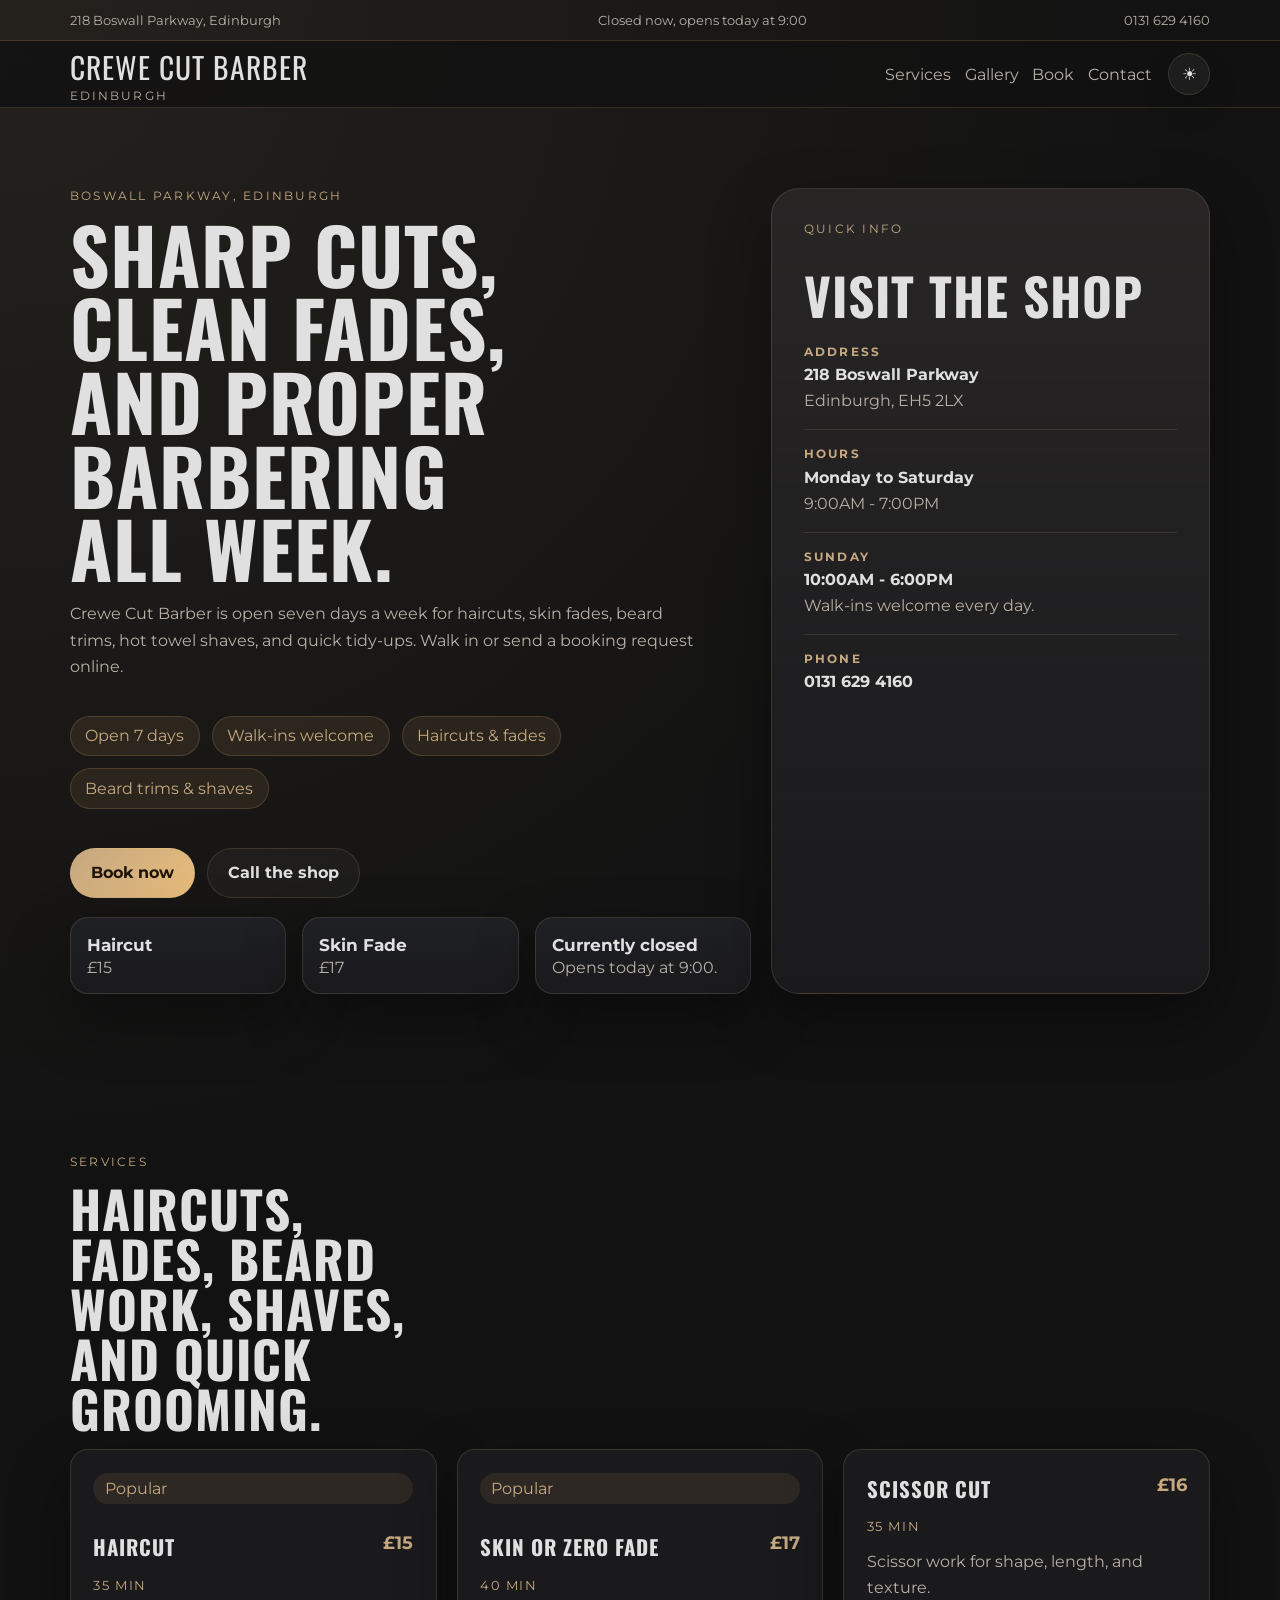
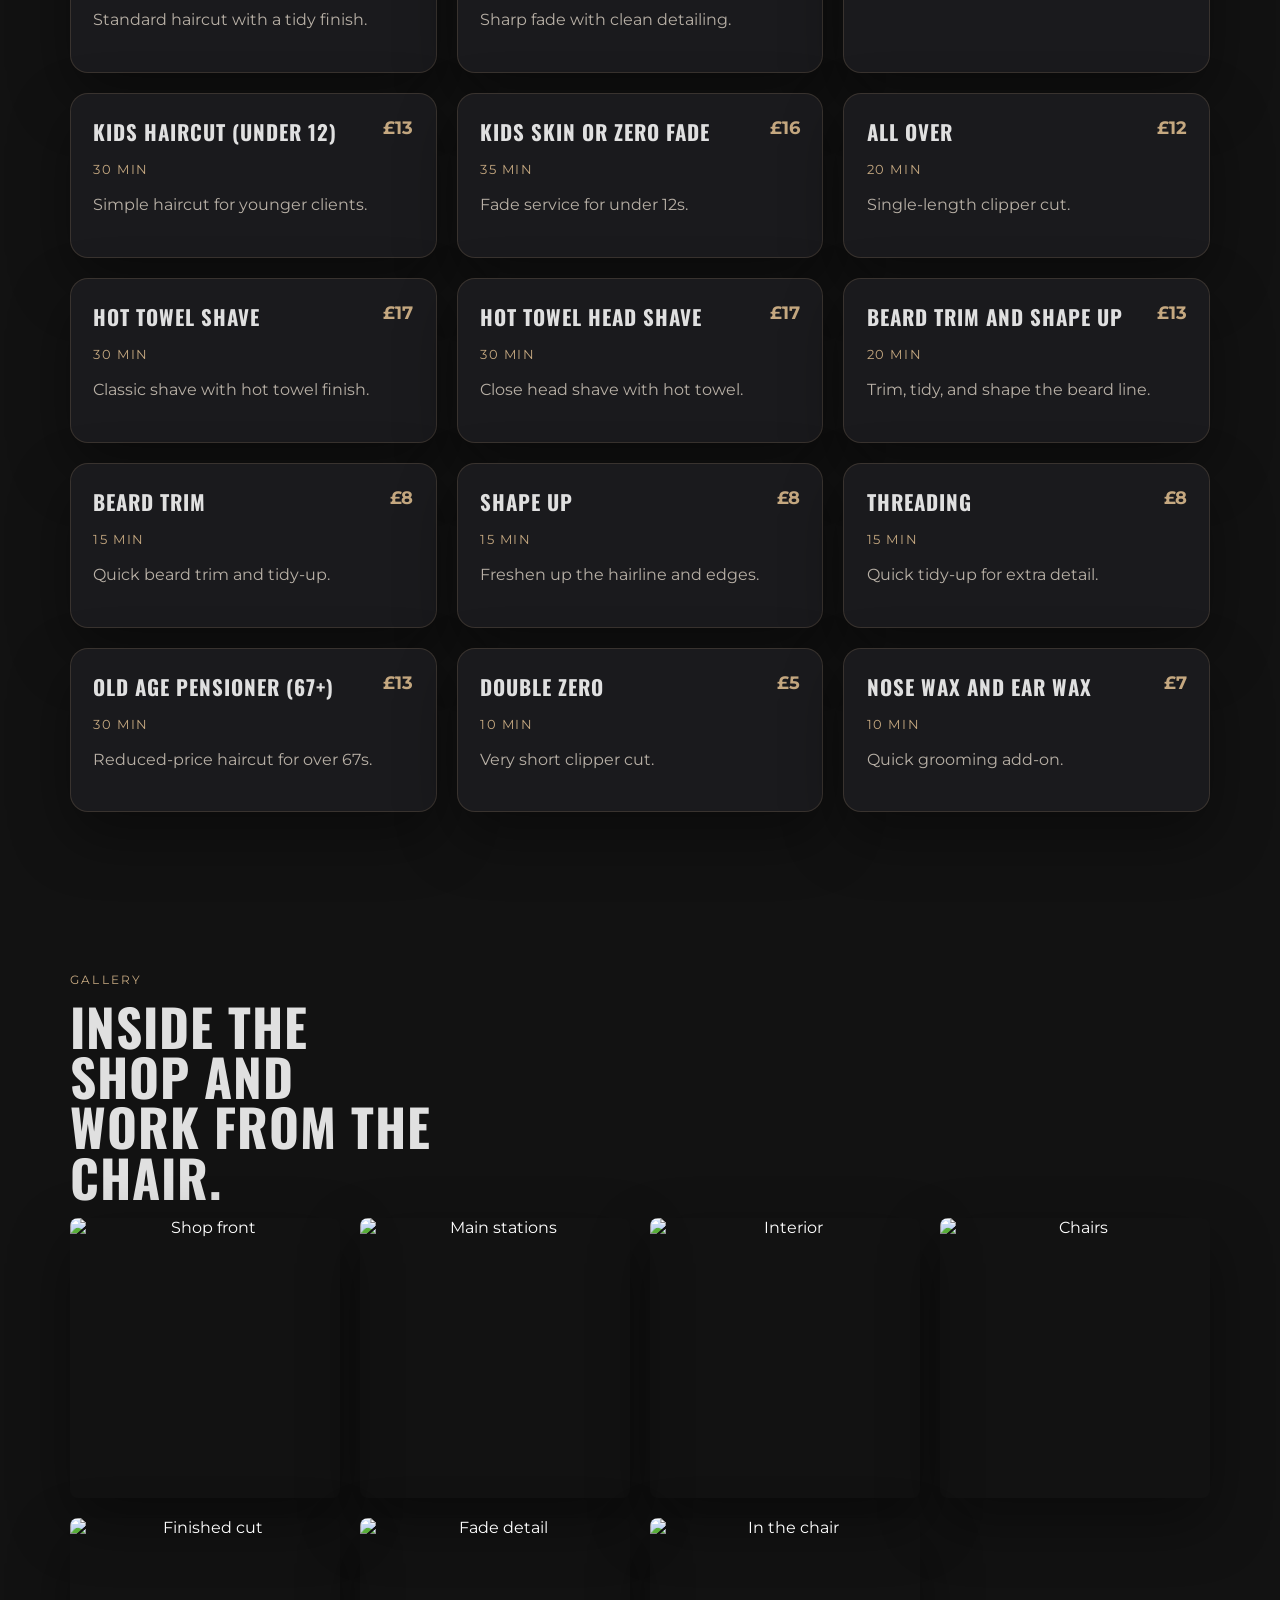
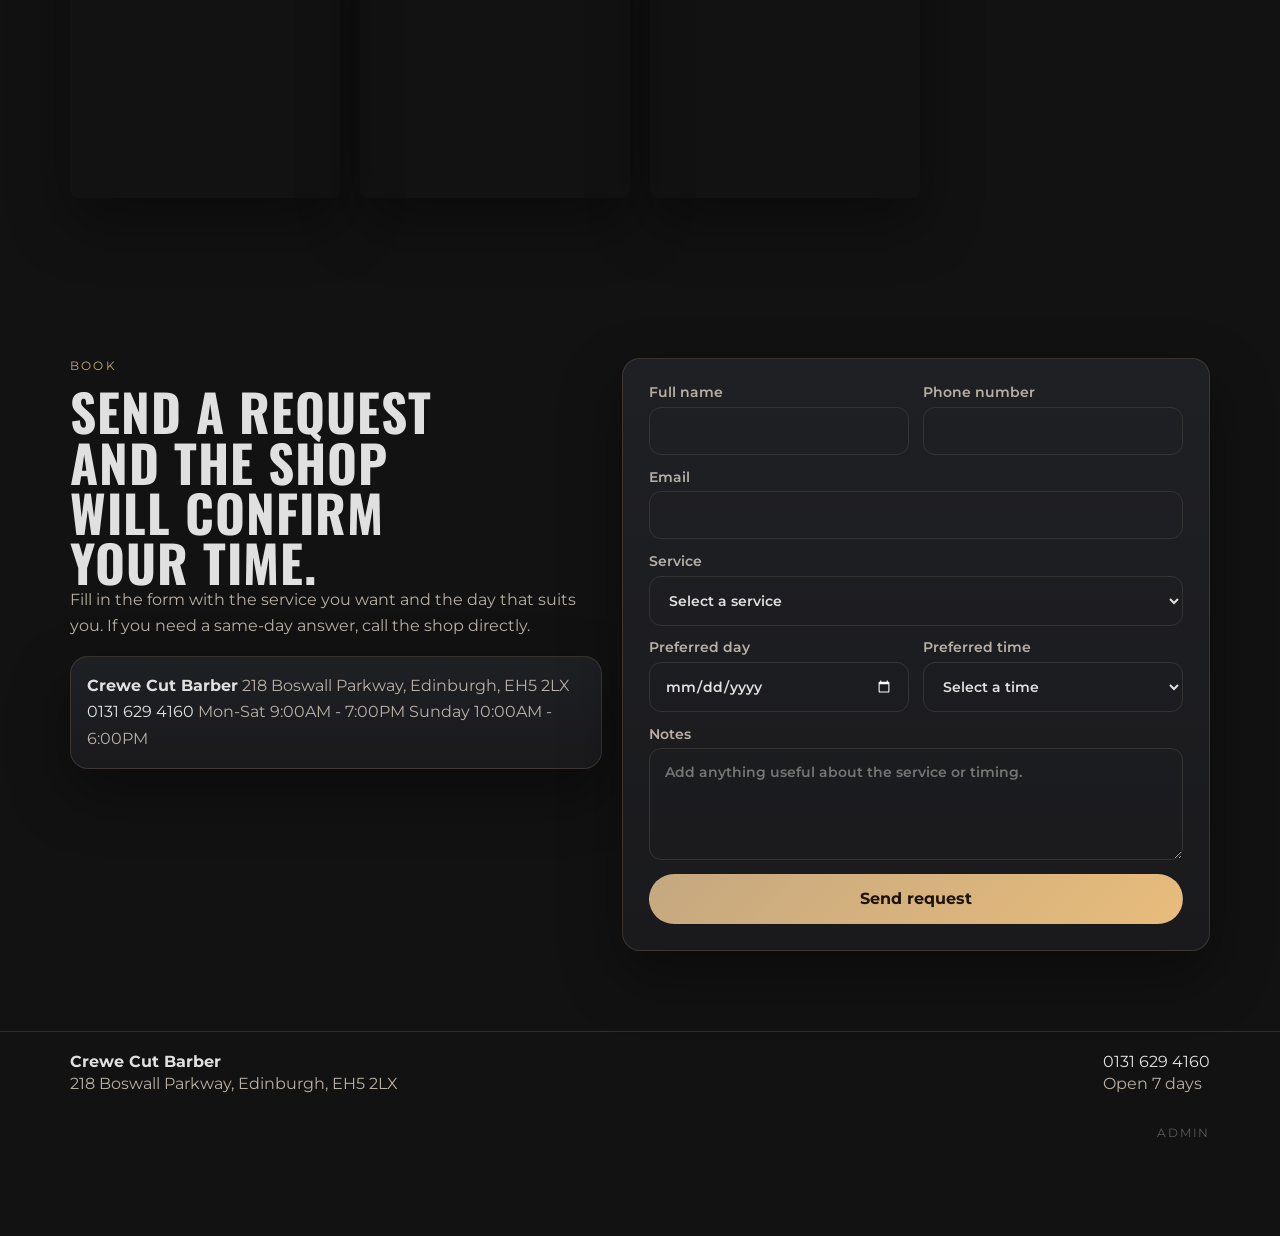
==== commit eb399c56: "Refresh public layout and mobile experience" ====
--- a/public/index.html
+++ b/public/index.html
@@ -11,10 +11,10 @@
     <link rel="preconnect" href="https://fonts.googleapis.com">
     <link rel="preconnect" href="https://fonts.gstatic.com" crossorigin>
     <link
-      href="https://fonts.googleapis.com/css2?family=Bebas+Neue&family=Manrope:wght@400;500;600;700;800&display=swap"
+      href="https://fonts.googleapis.com/css2?family=Montserrat:wght@400;500;600;700;800&family=Oswald:wght@400;500;600;700&display=swap"
       rel="stylesheet"
     >
-    <link rel="stylesheet" href="styles.css?v=202604210836-mobile-polish">
+    <link rel="stylesheet" href="styles.css?v=202604241915-premium-layout-finish">
   </head>
   <body>
     <div class="topbar">
@@ -31,19 +31,24 @@
           <span class="brand-main">Crewe Cut Barber</span>
           <span class="brand-sub">Edinburgh</span>
         </a>
-        <nav class="nav-links">
-          <a href="#services">Services</a>
-          <a href="#gallery">Gallery</a>
-          <a href="#booking">Book</a>
-          <a href="#contact">Contact</a>
-        </nav>
+        <div class="nav-actions">
+          <nav class="nav-links">
+            <a href="#services">Services</a>
+            <a href="#gallery">Gallery</a>
+            <a href="#booking">Book</a>
+            <a href="#contact">Contact</a>
+          </nav>
+          <button class="theme-toggle theme-toggle-compact" type="button" data-theme-toggle aria-label="Switch theme">
+            <span class="theme-toggle-icon" data-theme-icon>☀</span>
+          </button>
+        </div>
       </div>
     </header>
 
     <main>
-      <section class="hero reveal">
-        <div class="container hero-grid" data-hero-parallax>
-          <div class="hero-copy">
+      <section class="hero fade-in">
+        <div class="container hero-grid">
+          <div class="hero-copy fade-in">
             <p class="eyebrow">Boswall Parkway, Edinburgh</p>
             <h1>Sharp cuts, clean fades, and proper barbering all week.</h1>
             <p class="lead">
@@ -79,115 +84,173 @@
             </div>
           </div>
 
-          <div class="hero-visual">
-            <img src="images/storefront.jpg" alt="Crewe Cut Barber storefront" onerror="this.onerror=null;this.src='images/interior-wide.jpg'">
-            <div class="floating-card floating-top">
-              <span>Walk-ins</span>
-              <strong>Same-day cuts welcome</strong>
-            </div>
-            <div class="floating-card floating-bottom">
-              <span>Address</span>
-              <strong>218 Boswall Parkway</strong>
-              <em>Edinburgh, EH5 2LX</em>
-            </div>
-          </div>
+          <aside class="quick-info-card fade-in">
+            <p class="eyebrow">Quick Info</p>
+            <h2>Visit the shop</h2>
+            <div class="quick-info-list">
+              <div class="quick-info-item">
+                <span class="quick-info-label">Address</span>
+                <strong>218 Boswall Parkway</strong>
+                <p>Edinburgh, EH5 2LX</p>
+              </div>
+              <div class="quick-info-item">
+                <span class="quick-info-label">Hours</span>
+                <strong>Monday to Saturday</strong>
+                <p>9:00AM - 7:00PM</p>
+              </div>
+              <div class="quick-info-item">
+                <span class="quick-info-label">Sunday</span>
+                <strong>10:00AM - 6:00PM</strong>
+                <p>Walk-ins welcome every day.</p>
+              </div>
+              <div class="quick-info-item">
+                <span class="quick-info-label">Phone</span>
+                <a href="tel:01316294160">0131 629 4160</a>
+              </div>
+            </div>
+          </aside>
         </div>
       </section>
 
-      <section id="services" class="services reveal">
+      <section id="services" class="services fade-in">
         <div class="container">
           <div class="section-head">
             <p class="eyebrow">Services</p>
             <h2>Haircuts, fades, beard work, shaves, and quick grooming.</h2>
           </div>
           <div class="services-grid" id="services-grid">
-            <article class="service-card reveal featured">
-              <div class="service-meta"><span>35 min</span><strong>£15</strong></div>
-              <h3>Haircut</h3>
+            <article class="service-card fade-in featured">
+              <div class="service-card-head">
+                <h3>Haircut</h3>
+                <strong class="service-price">£15</strong>
+              </div>
+              <div class="service-meta"><span>35 min</span></div>
               <p>Standard haircut with a tidy finish.</p>
             </article>
-            <article class="service-card reveal featured">
-              <div class="service-meta"><span>40 min</span><strong>£17</strong></div>
-              <h3>Skin or Zero Fade</h3>
+            <article class="service-card fade-in featured">
+              <div class="service-card-head">
+                <h3>Skin or Zero Fade</h3>
+                <strong class="service-price">£17</strong>
+              </div>
+              <div class="service-meta"><span>40 min</span></div>
               <p>Sharp fade with clean detailing.</p>
             </article>
-            <article class="service-card reveal">
-              <div class="service-meta"><span>35 min</span><strong>£16</strong></div>
-              <h3>Scissor Cut</h3>
+            <article class="service-card fade-in">
+              <div class="service-card-head">
+                <h3>Scissor Cut</h3>
+                <strong class="service-price">£16</strong>
+              </div>
+              <div class="service-meta"><span>35 min</span></div>
               <p>Scissor work for shape, length, and texture.</p>
             </article>
-            <article class="service-card reveal">
-              <div class="service-meta"><span>30 min</span><strong>£13</strong></div>
-              <h3>Kids Haircut (Under 12)</h3>
+            <article class="service-card fade-in">
+              <div class="service-card-head">
+                <h3>Kids Haircut (Under 12)</h3>
+                <strong class="service-price">£13</strong>
+              </div>
+              <div class="service-meta"><span>30 min</span></div>
               <p>Simple haircut for younger clients.</p>
             </article>
-            <article class="service-card reveal">
-              <div class="service-meta"><span>35 min</span><strong>£16</strong></div>
-              <h3>Kids Skin or Zero Fade</h3>
+            <article class="service-card fade-in">
+              <div class="service-card-head">
+                <h3>Kids Skin or Zero Fade</h3>
+                <strong class="service-price">£16</strong>
+              </div>
+              <div class="service-meta"><span>35 min</span></div>
               <p>Fade service for under 12s.</p>
             </article>
-            <article class="service-card reveal">
-              <div class="service-meta"><span>20 min</span><strong>£12</strong></div>
-              <h3>All Over</h3>
+            <article class="service-card fade-in">
+              <div class="service-card-head">
+                <h3>All Over</h3>
+                <strong class="service-price">£12</strong>
+              </div>
+              <div class="service-meta"><span>20 min</span></div>
               <p>Single-length clipper cut.</p>
             </article>
-            <article class="service-card reveal">
-              <div class="service-meta"><span>30 min</span><strong>£17</strong></div>
-              <h3>Hot Towel Shave</h3>
+            <article class="service-card fade-in">
+              <div class="service-card-head">
+                <h3>Hot Towel Shave</h3>
+                <strong class="service-price">£17</strong>
+              </div>
+              <div class="service-meta"><span>30 min</span></div>
               <p>Classic shave with hot towel finish.</p>
             </article>
-            <article class="service-card reveal">
-              <div class="service-meta"><span>30 min</span><strong>£17</strong></div>
-              <h3>Hot Towel Head Shave</h3>
+            <article class="service-card fade-in">
+              <div class="service-card-head">
+                <h3>Hot Towel Head Shave</h3>
+                <strong class="service-price">£17</strong>
+              </div>
+              <div class="service-meta"><span>30 min</span></div>
               <p>Close head shave with hot towel.</p>
             </article>
-            <article class="service-card reveal">
-              <div class="service-meta"><span>20 min</span><strong>£13</strong></div>
-              <h3>Beard Trim and Shape Up</h3>
+            <article class="service-card fade-in">
+              <div class="service-card-head">
+                <h3>Beard Trim and Shape Up</h3>
+                <strong class="service-price">£13</strong>
+              </div>
+              <div class="service-meta"><span>20 min</span></div>
               <p>Trim, tidy, and shape the beard line.</p>
             </article>
-            <article class="service-card reveal">
-              <div class="service-meta"><span>15 min</span><strong>£8</strong></div>
-              <h3>Beard Trim</h3>
+            <article class="service-card fade-in">
+              <div class="service-card-head">
+                <h3>Beard Trim</h3>
+                <strong class="service-price">£8</strong>
+              </div>
+              <div class="service-meta"><span>15 min</span></div>
               <p>Quick beard trim and tidy-up.</p>
             </article>
-            <article class="service-card reveal">
-              <div class="service-meta"><span>15 min</span><strong>£8</strong></div>
-              <h3>Shape Up</h3>
+            <article class="service-card fade-in">
+              <div class="service-card-head">
+                <h3>Shape Up</h3>
+                <strong class="service-price">£8</strong>
+              </div>
+              <div class="service-meta"><span>15 min</span></div>
               <p>Freshen up the hairline and edges.</p>
             </article>
-            <article class="service-card reveal">
-              <div class="service-meta"><span>15 min</span><strong>£8</strong></div>
-              <h3>Threading</h3>
+            <article class="service-card fade-in">
+              <div class="service-card-head">
+                <h3>Threading</h3>
+                <strong class="service-price">£8</strong>
+              </div>
+              <div class="service-meta"><span>15 min</span></div>
               <p>Quick tidy-up for extra detail.</p>
             </article>
-            <article class="service-card reveal">
-              <div class="service-meta"><span>30 min</span><strong>£13</strong></div>
-              <h3>Old Age Pensioner (67+)</h3>
+            <article class="service-card fade-in">
+              <div class="service-card-head">
+                <h3>Old Age Pensioner (67+)</h3>
+                <strong class="service-price">£13</strong>
+              </div>
+              <div class="service-meta"><span>30 min</span></div>
               <p>Reduced-price haircut for over 67s.</p>
             </article>
-            <article class="service-card reveal">
-              <div class="service-meta"><span>10 min</span><strong>£5</strong></div>
-              <h3>Double Zero</h3>
+            <article class="service-card fade-in">
+              <div class="service-card-head">
+                <h3>Double Zero</h3>
+                <strong class="service-price">£5</strong>
+              </div>
+              <div class="service-meta"><span>10 min</span></div>
               <p>Very short clipper cut.</p>
             </article>
-            <article class="service-card reveal">
-              <div class="service-meta"><span>10 min</span><strong>£7</strong></div>
-              <h3>Nose Wax and Ear Wax</h3>
+            <article class="service-card fade-in">
+              <div class="service-card-head">
+                <h3>Nose Wax and Ear Wax</h3>
+                <strong class="service-price">£7</strong>
+              </div>
+              <div class="service-meta"><span>10 min</span></div>
               <p>Quick grooming add-on.</p>
             </article>
           </div>
         </div>
       </section>
 
-      <section id="gallery" class="gallery reveal">
+      <section id="gallery" class="gallery fade-in">
         <div class="container">
           <div class="section-head">
             <p class="eyebrow">Gallery</p>
             <h2>Inside the shop and work from the chair.</h2>
           </div>
           <div class="gallery-grid" id="gallery-grid">
-            <article class="gallery-card reveal gallery-card-1">
+            <article class="gallery-card fade-in gallery-card-1">
               <button class="gallery-button" type="button" data-gallery-src="images/storefront.jpg" data-gallery-title="Shop front" data-gallery-text="Crewe Cut Barber on Boswall Parkway.">
                 <img src="images/storefront.jpg" alt="Shop front" loading="lazy" onerror="this.onerror=null;this.src='images/interior-wide.jpg'">
               </button>
@@ -196,7 +259,7 @@
                 <p>Boswall Parkway, Edinburgh.</p>
               </div>
             </article>
-            <article class="gallery-card reveal gallery-card-2">
+            <article class="gallery-card fade-in gallery-card-2">
               <button class="gallery-button" type="button" data-gallery-src="images/interior-wide.jpg" data-gallery-title="Main stations" data-gallery-text="Main cutting stations inside the shop.">
                 <img src="images/interior-wide.jpg" alt="Main stations" loading="lazy" onerror="this.onerror=null;this.src='images/interior-row.jpg'">
               </button>
@@ -205,7 +268,7 @@
                 <p>Clean working setup.</p>
               </div>
             </article>
-            <article class="gallery-card reveal gallery-card-3">
+            <article class="gallery-card fade-in gallery-card-3">
               <button class="gallery-button" type="button" data-gallery-src="images/interior-row.jpg" data-gallery-title="Interior" data-gallery-text="Ready for the day.">
                 <img src="images/interior-row.jpg" alt="Interior" loading="lazy" onerror="this.onerror=null;this.src='images/interior-wide.jpg'">
               </button>
@@ -214,7 +277,7 @@
                 <p>Shop floor and chairs.</p>
               </div>
             </article>
-            <article class="gallery-card reveal gallery-card-4">
+            <article class="gallery-card fade-in gallery-card-4">
               <button class="gallery-button" type="button" data-gallery-src="images/chairs.jpg" data-gallery-title="Chairs" data-gallery-text="Classic barber chairs and mirror line.">
                 <img src="images/chairs.jpg" alt="Chairs" loading="lazy" onerror="this.onerror=null;this.src='images/interior-row.jpg'">
               </button>
@@ -223,7 +286,7 @@
                 <p>Classic barber setup.</p>
               </div>
             </article>
-            <article class="gallery-card reveal gallery-card-5">
+            <article class="gallery-card fade-in gallery-card-5">
               <button class="gallery-button" type="button" data-gallery-src="images/cut-detail.jpg" data-gallery-title="Finished cut" data-gallery-text="Fresh cut in the chair.">
                 <img src="images/cut-detail.jpg" alt="Finished cut" loading="lazy" onerror="this.onerror=null;this.src='images/fade-finish.jpg'">
               </button>
@@ -232,7 +295,7 @@
                 <p>Fresh finish.</p>
               </div>
             </article>
-            <article class="gallery-card reveal gallery-card-6">
+            <article class="gallery-card fade-in gallery-card-6">
               <button class="gallery-button" type="button" data-gallery-src="images/fade-finish.jpg" data-gallery-title="Fade detail" data-gallery-text="Clean blend and finish.">
                 <img src="images/fade-finish.jpg" alt="Fade detail" loading="lazy" onerror="this.onerror=null;this.src='images/cut-detail.jpg'">
               </button>
@@ -241,7 +304,7 @@
                 <p>Clean blend.</p>
               </div>
             </article>
-            <article class="gallery-card reveal gallery-card-7">
+            <article class="gallery-card fade-in gallery-card-7">
               <button class="gallery-button" type="button" data-gallery-src="images/client-chair.jpg" data-gallery-title="In the chair" data-gallery-text="Service in progress.">
                 <img src="images/client-chair.jpg" alt="In the chair" loading="lazy" onerror="this.onerror=null;this.src='images/chairs.jpg'">
               </button>
@@ -254,9 +317,9 @@
         </div>
       </section>
 
-      <section id="booking" class="booking reveal">
+      <section id="booking" class="booking fade-in">
         <div class="container booking-grid">
-          <div class="booking-copy">
+          <div class="booking-copy fade-in">
             <p class="eyebrow">Book</p>
             <h2>Send a request and the shop will confirm your time.</h2>
             <p class="section-copy">
@@ -272,16 +335,18 @@
             </div>
           </div>
 
-          <form class="booking-form" id="booking-form">
+          <form class="booking-form fade-in" id="booking-form">
             <div class="form-message" id="booking-feedback" hidden></div>
-            <label>
-              Full name
-              <input type="text" name="clientName" required>
-            </label>
-            <label>
-              Phone number
-              <input type="tel" name="phone" required>
-            </label>
+            <div class="booking-primary-fields">
+              <label>
+                Full name
+                <input type="text" name="clientName" required>
+              </label>
+              <label>
+                Phone number
+                <input type="tel" name="phone" required>
+              </label>
+            </div>
             <label>
               Email
               <input type="email" name="email" required>
@@ -347,9 +412,7 @@
     </footer>
 
     <div class="mobile-cta-bar">
-      <a href="tel:01316294160">Call</a>
-      <a href="#booking">Book</a>
-      <a href="https://www.google.com/maps?q=place_id:ChIJk0ZapCTHh0gRIy6q_9C0GL4&place_id=ChIJk0ZapCTHh0gRIy6q_9C0GL4" target="_blank" rel="noreferrer">Directions</a>
+      <a href="#booking">Book Now</a>
     </div>
 
     <div class="lightbox" id="gallery-lightbox" aria-hidden="true">
@@ -364,7 +427,7 @@
     </div>
 
     <script src="https://cdn.jsdelivr.net/npm/@supabase/supabase-js@2"></script>
-    <script src="config.js"></script>
-    <script src="app.js?v=202604210836-mobile-polish"></script>
+    <script src="config.js?v=202604241915-premium-layout-finish"></script>
+    <script src="app.js?v=202604241915-premium-layout-finish"></script>
   </body>
 </html>
--- a/public/styles.css
+++ b/public/styles.css
@@ -1,18 +1,27 @@
 :root {
-  --bg: #0b0d0f;
-  --bg-soft: #121518;
-  --panel: rgba(255, 255, 255, 0.045);
-  --panel-strong: rgba(255, 255, 255, 0.08);
-  --text: #f5efe7;
-  --muted: #b8aea1;
-  --accent: #d4a468;
-  --accent-deep: #9b6831;
-  --line: rgba(255, 255, 255, 0.09);
-  --line-strong: rgba(212, 164, 104, 0.18);
-  --shadow: 0 24px 60px rgba(0, 0, 0, 0.28);
-  --radius-lg: 30px;
-  --radius-md: 22px;
-  --radius-sm: 16px;
+  --bg: #121212;
+  --panel: #1a1a1d;
+  --panel-strong: #1f2024;
+  --text: #e0e0e0;
+  --muted: #b8b0a6;
+  --accent: #c5a880;
+  --line: rgba(197, 168, 128, 0.18);
+  --shadow: 0 24px 60px rgba(0, 0, 0, 0.38);
+  --radius-lg: 28px;
+  --radius-md: 18px;
+  --radius-sm: 12px;
+}
+
+body[data-theme="light"] {
+  --bg: #f4ede3;
+  --panel: rgba(255, 255, 255, 0.78);
+  --panel-strong: rgba(255, 255, 255, 0.96);
+  --text: #1f1710;
+  --muted: #695d4f;
+  --accent: #b9772f;
+  --line: rgba(37, 24, 12, 0.12);
+  --shadow: 0 18px 44px rgba(92, 61, 28, 0.12);
+  color-scheme: light;
 }
 
 * {
@@ -25,11 +34,15 @@
 
 body {
   margin: 0;
-  font-family: "Manrope", sans-serif;
   color: var(--text);
+  font-family: "Montserrat", sans-serif;
+  background: radial-gradient(circle at top left, rgba(197, 168, 128, 0.1), transparent 26%), var(--bg);
+}
+
+body[data-theme="light"] {
   background:
-    radial-gradient(circle at top left, rgba(212, 164, 104, 0.14), transparent 28%),
-    linear-gradient(180deg, #111315 0%, #090a0b 100%);
+    radial-gradient(circle at top left, rgba(185, 119, 47, 0.16), transparent 28%),
+    linear-gradient(180deg, #fbf7f1 0%, #f4ede3 100%);
 }
 
 a {
@@ -44,8 +57,8 @@
 
 button,
 input,
-textarea,
-select {
+select,
+textarea {
   font: inherit;
 }
 
@@ -54,40 +67,55 @@
 }
 
 .container {
-  width: min(1160px, calc(100% - 2rem));
+  width: min(1140px, calc(100% - 2rem));
   margin: 0 auto;
 }
 
 .topbar {
   border-bottom: 1px solid var(--line);
-  background: rgba(255, 255, 255, 0.02);
+  color: var(--muted);
+  font-size: 0.84rem;
+}
+
+.topbar-inner,
+.nav-row,
+.nav-actions,
+.footer-row,
+.admin-topbar,
+.admin-topbar-actions,
+.admin-section-head,
+.admin-panel-head {
+  display: flex;
+  align-items: center;
+  justify-content: space-between;
+  gap: 1rem;
 }
 
 .topbar-inner {
-  min-height: 42px;
-  display: flex;
-  justify-content: space-between;
-  align-items: center;
-  gap: 1rem;
-  color: var(--muted);
-  font-size: 0.84rem;
-}
-
-.site-header {
+  min-height: 40px;
+}
+
+.site-header,
+.admin-topbar {
   position: sticky;
   top: 0;
-  z-index: 20;
-  background: rgba(11, 13, 15, 0.84);
-  backdrop-filter: blur(16px);
-  border-bottom: 1px solid rgba(255, 255, 255, 0.05);
+  z-index: 100;
+  border-bottom: 1px solid var(--line);
+  background: rgba(18, 18, 18, 0.82);
+  backdrop-filter: blur(10px);
+}
+
+body[data-theme="light"] .site-header,
+body[data-theme="light"] .admin-topbar {
+  background: rgba(251, 247, 241, 0.88);
 }
 
 .nav-row {
-  min-height: 78px;
-  display: flex;
-  justify-content: space-between;
-  align-items: center;
-  gap: 1rem;
+  min-height: 66px;
+}
+
+.nav-actions {
+  flex-wrap: wrap;
 }
 
 .brand {
@@ -99,398 +127,400 @@
 h1,
 h2,
 h3 {
-  font-family: "Bebas Neue", sans-serif;
-  letter-spacing: 0.04em;
+  font-family: "Oswald", sans-serif;
+  letter-spacing: 1px;
+  text-transform: uppercase;
 }
 
 .brand-main {
-  font-size: 2rem;
+  font-size: 1.85rem;
+}
+
+.brand-sub,
+.eyebrow {
+  color: var(--accent);
+  text-transform: uppercase;
+  letter-spacing: 0.18em;
 }
 
 .brand-sub {
-  font-size: 0.76rem;
-  color: var(--muted);
-  text-transform: uppercase;
-  letter-spacing: 0.22em;
-}
-
-.nav-links {
+  color: var(--muted);
+  font-size: 0.72rem;
+}
+
+.nav-links,
+.admin-nav {
   display: flex;
-  gap: 1rem;
-  color: var(--muted);
   flex-wrap: wrap;
+  gap: 0.85rem;
+}
+
+.theme-toggle {
+  display: inline-flex;
+  align-items: center;
+  justify-content: center;
+  width: 42px;
+  min-width: 42px;
+  min-height: 42px;
+  padding: 0;
+  border: 1px solid var(--line);
+  border-radius: 999px;
+  color: var(--text);
+  cursor: pointer;
+  background: rgba(255, 255, 255, 0.05);
+  box-shadow: 0 14px 30px rgba(0, 0, 0, 0.16);
+  transition: transform 180ms ease, background 180ms ease, border-color 180ms ease;
+}
+
+.theme-toggle:hover,
+.theme-toggle:focus-visible {
+  transform: translateY(-1px);
+  border-color: rgba(212, 164, 104, 0.34);
+  background: rgba(255, 255, 255, 0.09);
+}
+
+.theme-toggle-icon {
+  font-size: 1.05rem;
+  line-height: 1;
+}
+
+.theme-toggle-label {
+  display: none;
+}
+
+.theme-toggle-compact {
+  min-width: 42px;
+  padding-inline: 0;
+}
+
+.theme-toggle-compact .theme-toggle-label {
+  display: none;
 }
 
 .nav-links a {
-  transition: color 0.2s ease;
-}
-
-.nav-links a:hover,
-.nav-links a:focus-visible {
+  color: var(--muted);
+}
+
+.nav-links a:hover {
   color: var(--text);
 }
 
 .hero,
-.story,
 .services,
 .gallery,
 .booking {
-  padding: 3rem 0;
+  padding: 80px 20px;
 }
 
 .hero-grid,
-.story-grid,
 .booking-grid {
   display: grid;
-  grid-template-columns: repeat(2, minmax(0, 1fr));
-  gap: 1.5rem;
-  align-items: center;
+  gap: 20px;
+}
+
+.hero-grid {
+  grid-template-columns: minmax(0, 1.55fr) minmax(320px, 1fr);
+  align-items: stretch;
+}
+
+.booking-grid {
+  grid-template-columns: minmax(0, 0.95fr) minmax(0, 1.05fr);
+  align-items: start;
 }
 
 .eyebrow {
-  margin: 0 0 0.9rem;
-  color: var(--accent);
-  letter-spacing: 0.18em;
-  text-transform: uppercase;
-  font-size: 0.8rem;
+  margin: 0 0 0.85rem;
+  font-size: 0.78rem;
 }
 
 h1,
+h2,
+h3,
+p {
+  margin-top: 0;
+}
+
+h1 {
+  max-width: 11ch;
+  margin-bottom: 1rem;
+  font-size: clamp(3rem, 6vw, 4.8rem);
+  line-height: 0.96;
+}
+
 h2 {
-  margin: 0;
-  line-height: 0.96;
-}
-
-h1 {
-  font-size: clamp(3.3rem, 7vw, 5.9rem);
-  max-width: 11ch;
-}
-
-h2 {
-  font-size: clamp(2.4rem, 5vw, 4.2rem);
-  max-width: 12ch;
+  max-width: 13ch;
+  margin-bottom: 0;
+  font-size: clamp(2.1rem, 4vw, 3.35rem);
+  line-height: 0.98;
 }
 
 h3 {
-  margin: 0 0 0.55rem;
-  font-size: 1.5rem;
+  margin-bottom: 0.5rem;
+  font-size: 1.45rem;
 }
 
 .lead,
-.section-copy {
-  color: var(--muted);
-  line-height: 1.72;
+.section-copy,
+.service-card p,
+.contact-card span,
+.footer-row p {
+  color: var(--muted);
+  line-height: 1.65;
+}
+
+.lead {
+  max-width: 58ch;
   font-size: 1rem;
-  max-width: 60ch;
-}
-
-.pill-row {
+}
+
+.hero-copy {
+  display: flex;
+  flex-direction: column;
+  justify-content: center;
+}
+
+.pill-row,
+.hero-actions {
   display: flex;
   flex-wrap: wrap;
   gap: 0.75rem;
-  margin: 1.35rem 0 1.6rem;
-}
-
-.info-pill,
-.service-card.featured::before {
+  margin: 1.2rem 0;
+}
+
+.info-pill {
+  padding: 0.62rem 0.9rem;
+  border: 1px solid rgba(212, 164, 104, 0.2);
+  border-radius: 999px;
+  color: var(--accent);
   background: rgba(212, 164, 104, 0.1);
-  color: var(--accent);
-}
-
-.info-pill {
-  padding: 0.68rem 0.95rem;
-  border-radius: 999px;
-  border: 1px solid var(--line-strong);
-  font-size: 0.94rem;
-}
-
-.hero-actions {
-  display: flex;
-  gap: 0.9rem;
-  flex-wrap: wrap;
-  margin-bottom: 1.15rem;
 }
 
 .button {
   display: inline-flex;
   align-items: center;
   justify-content: center;
-  min-height: 52px;
-  padding: 0.92rem 1.35rem;
+  min-height: 50px;
+  padding: 0.88rem 1.25rem;
+  border: 1px solid transparent;
   border-radius: 999px;
-  border: 1px solid transparent;
+  cursor: pointer;
   font-weight: 700;
-  cursor: pointer;
-  transition: transform 0.2s ease, border-color 0.2s ease;
-}
-
-.button:hover {
-  transform: translateY(-1px);
-}
-
-.button:disabled {
-  opacity: 0.72;
-  cursor: wait;
-  transform: none;
 }
 
 .button-primary {
+  color: #1d1308;
   background: linear-gradient(135deg, var(--accent), #e8bc7b);
-  color: #1f1409;
 }
 
 .button-secondary {
-  background: rgba(255, 255, 255, 0.03);
   border-color: var(--line);
   color: var(--text);
+  background: rgba(255, 255, 255, 0.035);
+}
+
+body[data-theme="light"] .button-secondary,
+body[data-theme="light"] .theme-toggle {
+  background: rgba(255, 255, 255, 0.72);
 }
 
 .button-full {
   width: 100%;
 }
 
-.hero-bottom-row {
-  display: grid;
-  grid-template-columns: minmax(0, 1.1fr) minmax(0, 0.9fr);
+.stats-grid,
+.services-grid,
+.gallery-grid,
+.admin-meta-grid,
+.admin-columns {
+  display: grid;
   gap: 1rem;
-  margin-bottom: 1rem;
-}
-
-.live-status-card,
-.hero-quote-card,
+}
+
+.stats-grid {
+  grid-template-columns: repeat(3, minmax(0, 1fr));
+}
+
+.services-grid {
+  grid-template-columns: repeat(auto-fit, minmax(300px, 1fr));
+  gap: 20px;
+}
+
+.admin-meta-grid {
+  grid-template-columns: repeat(4, minmax(0, 1fr));
+}
+
+.admin-columns {
+  grid-template-columns: repeat(2, minmax(0, 1fr));
+}
+
 .stat-card,
-.hour-card,
 .service-card,
 .booking-form,
 .contact-card,
-.floating-card,
 .admin-panel,
-.admin-sidebar-card,
-.admin-login-card {
+.admin-login-card,
+.admin-list-item,
+.mobile-booking-card,
+.mobile-booking-empty {
   border: 1px solid var(--line);
   border-radius: var(--radius-md);
-  background:
-    linear-gradient(180deg, var(--panel-strong), var(--panel)),
-    rgba(255, 255, 255, 0.02);
+  background: linear-gradient(180deg, var(--panel-strong), var(--panel));
   box-shadow: var(--shadow);
 }
 
-.live-status-card,
-.hero-quote-card,
 .stat-card,
-.hour-card,
+.service-card,
 .contact-card,
 .admin-panel,
-.admin-sidebar-card,
-.admin-login-card {
-  padding: 1.15rem;
-}
-
-.live-status-label,
-.hero-quote-kicker {
-  display: inline-flex;
-  margin-bottom: 0.45rem;
-  color: var(--accent);
-  text-transform: uppercase;
-  letter-spacing: 0.13em;
-  font-size: 0.74rem;
-}
-
-.live-status-card strong {
-  display: block;
-  margin-bottom: 0.3rem;
-  font-size: 1.1rem;
-}
-
-.live-status-card p,
-.hero-quote-card p {
-  margin: 0;
-  color: var(--muted);
-  line-height: 1.6;
-}
-
-.hero-service-list {
-  list-style: none;
-  margin: 0;
-  padding: 0;
-  display: grid;
-  gap: 0.6rem;
-}
-
-.hero-service-list li {
-  display: flex;
-  justify-content: space-between;
-  gap: 1rem;
-  padding-top: 0.6rem;
-  border-top: 1px solid var(--line);
-}
-
-.hero-service-list li:first-child {
-  padding-top: 0;
-  border-top: 0;
-}
-
-.hero-service-list span {
-  color: var(--muted);
-}
-
-.stats-grid,
-.hours-grid,
-.admin-meta-grid {
-  display: grid;
-  grid-template-columns: repeat(3, minmax(0, 1fr));
-  gap: 1rem;
+.admin-login-card,
+.admin-list-item {
+  padding: 1rem;
 }
 
 .stat-card strong {
   display: block;
-  font-size: 1.65rem;
-  margin-bottom: 0.15rem;
-}
-
-.stat-card span,
-.hour-card span,
-.contact-card span {
-  color: var(--muted);
-}
-
-.hero-visual {
-  position: relative;
-}
-
-.hero-visual img {
-  min-height: 520px;
-  object-fit: cover;
+  margin-bottom: 0.2rem;
+  font-size: 1.08rem;
+}
+
+.stat-card span {
+  color: var(--muted);
+}
+
+.quick-info-card {
+  display: grid;
+  gap: 1.25rem;
+  align-content: start;
+  padding: 2rem;
+  border: 1px solid var(--line);
   border-radius: var(--radius-lg);
+  background:
+    linear-gradient(180deg, rgba(197, 168, 128, 0.08), rgba(26, 26, 29, 0.96)),
+    var(--panel);
   box-shadow: var(--shadow);
-  filter: saturate(0.95) contrast(1.02);
-  transition: transform 0.35s ease;
-}
-
-.floating-card {
-  position: absolute;
-  max-width: 220px;
-  padding: 0.95rem;
-  backdrop-filter: blur(14px);
-  transition: transform 0.35s ease;
-}
-
-.floating-card span {
+}
+
+.quick-info-card h2 {
+  max-width: none;
+  margin-bottom: 0.25rem;
+}
+
+.quick-info-list {
+  display: grid;
+  gap: 1rem;
+}
+
+.quick-info-item {
+  padding-bottom: 0.95rem;
+  border-bottom: 1px solid rgba(197, 168, 128, 0.16);
+}
+
+.quick-info-item:last-child {
+  padding-bottom: 0;
+  border-bottom: 0;
+}
+
+.quick-info-label {
   display: block;
   margin-bottom: 0.35rem;
   color: var(--accent);
+  font-size: 0.76rem;
+  font-weight: 700;
+  letter-spacing: 0.18em;
   text-transform: uppercase;
-  letter-spacing: 0.13em;
-  font-size: 0.74rem;
-}
-
-.floating-card strong,
-.floating-card em {
+}
+
+.quick-info-item strong,
+.quick-info-item a {
   display: block;
-}
-
-.floating-card em {
-  margin-top: 0.2rem;
-  color: var(--muted);
-  font-style: normal;
-}
-
-.floating-top {
-  top: 1rem;
-  right: 1rem;
-}
-
-.floating-bottom {
-  left: 1rem;
-  bottom: 1rem;
-}
-
-.story-photo-stack {
-  display: grid;
-  grid-template-columns: 1.15fr 0.85fr;
-  gap: 1rem;
-  align-items: end;
-}
-
-.story-main,
-.story-side {
-  border-radius: var(--radius-lg);
-  object-fit: cover;
-  box-shadow: var(--shadow);
-}
-
-.story-main {
-  min-height: 470px;
-}
-
-.story-side {
-  min-height: 320px;
+  color: var(--text);
+  font-size: 1.02rem;
+  font-weight: 700;
+}
+
+.quick-info-item p {
+  margin: 0.25rem 0 0;
+  color: var(--muted);
+  line-height: 1.6;
 }
 
 .section-head {
-  margin-bottom: 1.2rem;
-}
-
-.services-grid {
-  display: grid;
-  grid-template-columns: repeat(3, minmax(0, 1fr));
-  gap: 1rem;
+  margin-bottom: 1rem;
 }
 
 .service-card {
+  display: flex;
+  flex-direction: column;
+  gap: 0.9rem;
   position: relative;
-  padding: 1.25rem;
+  padding: 1.4rem;
+  background: var(--panel);
 }
 
 .service-card.featured::before {
   content: "Popular";
   display: inline-flex;
-  padding: 0.42rem 0.7rem;
+  margin-bottom: 0.8rem;
+  padding: 0.38rem 0.7rem;
   border-radius: 999px;
-  font-size: 0.78rem;
-  margin-bottom: 0.9rem;
-}
-
+  color: var(--accent);
+  background: rgba(212, 164, 104, 0.1);
+}
+
+.service-card-head,
 .service-meta {
   display: flex;
   justify-content: space-between;
   gap: 1rem;
+}
+
+.service-card-head {
+  align-items: flex-start;
+}
+
+.service-card-head h3 {
+  margin: 0;
+  font-size: 1.3rem;
+}
+
+.service-price,
+.service-meta {
   color: var(--accent);
 }
 
-.service-card p {
-  margin: 0;
-  color: var(--muted);
-  line-height: 1.58;
+.service-price {
+  font-size: 1.15rem;
+  font-weight: 700;
+  white-space: nowrap;
+}
+
+.service-meta {
+  justify-content: flex-start;
+  font-size: 0.82rem;
+  letter-spacing: 0.12em;
+  text-transform: uppercase;
 }
 
 .gallery-grid {
-  display: grid;
-  grid-template-columns: 1.2fr 1fr 1fr;
-  grid-auto-rows: 240px;
-  gap: 1rem;
+  grid-template-columns: repeat(auto-fit, minmax(240px, 1fr));
+  gap: 20px;
 }
 
 .gallery-card {
   position: relative;
   overflow: hidden;
-  border-radius: var(--radius-lg);
-  border: 1px solid rgba(255, 255, 255, 0.06);
+  min-height: 280px;
+  border-radius: 8px;
   box-shadow: var(--shadow);
 }
 
-.gallery-card-1 {
-  grid-row: span 2;
-}
-
 .gallery-button {
-  display: block;
   width: 100%;
   height: 100%;
   padding: 0;
   border: 0;
-  background: none;
   cursor: pointer;
+  background: transparent;
 }
 
 .gallery-card img {
@@ -499,122 +529,138 @@
   transition: transform 0.45s ease;
 }
 
-.gallery-card:hover img {
-  transform: scale(1.04);
-}
-
 .gallery-overlay {
   position: absolute;
   inset: auto 0 0 0;
-  padding: 0.95rem;
+  padding: 1rem;
   background: linear-gradient(180deg, transparent, rgba(0, 0, 0, 0.84));
+  opacity: 0;
+  transform: translateY(18px);
+  transition: opacity 0.35s ease, transform 0.35s ease;
 }
 
 .gallery-overlay p {
   margin: 0;
-  color: rgba(255, 255, 255, 0.84);
+  color: rgba(255, 255, 255, 0.82);
+}
+
+.gallery-card:hover img,
+.gallery-card:focus-within img {
+  transform: scale(1.05);
+}
+
+.gallery-card:hover .gallery-overlay,
+.gallery-card:focus-within .gallery-overlay {
+  opacity: 1;
+  transform: translateY(0);
 }
 
 .booking-form {
-  padding: 1.35rem;
-  display: grid;
-  gap: 0.95rem;
+  display: grid;
+  gap: 0.85rem;
+  padding: 1.6rem;
 }
 
 .booking-form label {
   display: grid;
-  gap: 0.45rem;
+  gap: 0.42rem;
+  color: var(--muted);
+  font-size: 0.86rem;
+  font-weight: 600;
 }
 
 .booking-form input,
 .booking-form select,
 .booking-form textarea {
   width: 100%;
+  padding: 15px;
+  border: 1px solid #333;
   border-radius: var(--radius-sm);
-  border: 1px solid var(--line);
-  padding: 0.92rem 1rem;
-  background: rgba(255, 255, 255, 0.04);
   color: var(--text);
+  background: transparent;
+  outline: none;
+  transition: border-color 0.2s ease, box-shadow 0.2s ease;
+}
+
+.booking-form input:focus,
+.booking-form select:focus,
+.booking-form textarea:focus {
+  border-color: var(--accent);
+  box-shadow: 0 0 0 3px rgba(197, 168, 128, 0.12);
 }
 
 .booking-form textarea {
   resize: vertical;
 }
 
+.booking-primary-fields,
 .split-fields {
   display: grid;
   grid-template-columns: repeat(2, minmax(0, 1fr));
-  gap: 1rem;
+  gap: 0.85rem;
 }
 
 .form-message {
+  padding: 0.85rem 0.95rem;
   border-radius: var(--radius-sm);
-  padding: 0.88rem 1rem;
-  font-weight: 600;
+  font-weight: 700;
 }
 
 .form-message.success {
+  color: #14361f;
   background: #d9f4e1;
-  color: #14361f;
 }
 
 .form-message.error {
+  color: #4d1d1d;
   background: #f8d6d6;
-  color: #4d1d1d;
+}
+
+.availability-note {
+  padding: 0.85rem 0.95rem;
+  border: 1px solid rgba(212, 164, 104, 0.26);
+  border-radius: var(--radius-sm);
+  color: var(--accent);
+  background: rgba(212, 164, 104, 0.1);
+  font-weight: 700;
+}
+
+.availability-note.error {
+  color: #ffd8d8;
+  border-color: rgba(245, 118, 118, 0.32);
+  background: rgba(180, 48, 48, 0.16);
 }
 
 .site-footer {
-  padding: 1.2rem 0 6rem;
+  padding: 1.25rem 0 6rem;
   border-top: 1px solid var(--line);
-  background: rgba(255, 255, 255, 0.02);
 }
 
 .footer-row {
-  display: flex;
-  justify-content: space-between;
-  gap: 1.5rem;
   flex-wrap: wrap;
 }
 
-.footer-row strong {
-  display: block;
-  margin-bottom: 0.35rem;
-}
-
-.footer-row p {
-  margin: 0.3rem 0 0;
-  color: var(--muted);
-}
-
 .footer-admin-row {
-  margin-top: 0.8rem;
   display: flex;
   justify-content: flex-end;
+  margin-top: 0.75rem;
 }
 
 .footer-admin-link {
-  opacity: 0.32;
-  font-size: 0.78rem;
-  letter-spacing: 0.12em;
+  opacity: 0.34;
+  font-size: 0.76rem;
+  letter-spacing: 0.14em;
   text-transform: uppercase;
-}
-
-.footer-admin-link:hover {
-  opacity: 0.7;
-}
-
-.lightbox-open {
-  overflow: hidden;
 }
 
 .lightbox {
   position: fixed;
   inset: 0;
+  z-index: 40;
   display: none;
   place-items: center;
   padding: 1rem;
   background: rgba(0, 0, 0, 0.82);
-  z-index: 40;
 }
 
 .lightbox.is-open {
@@ -623,102 +669,123 @@
 
 .lightbox-dialog {
   width: min(920px, 100%);
-  max-height: calc(100vh - 2rem);
-  overflow: auto;
-  border-radius: 26px;
-  border: 1px solid rgba(255, 255, 255, 0.12);
-  background: #141414;
-  box-shadow: var(--shadow);
+  overflow: hidden;
+  border-radius: var(--radius-lg);
+  background: #111;
+}
+
+body[data-theme="light"] .lightbox-dialog {
+  background: #fffdf9;
 }
 
 .lightbox-dialog img {
-  max-height: 68vh;
+  max-height: 70vh;
   object-fit: cover;
 }
 
 .lightbox-copy {
-  padding: 1rem 1.1rem 1.2rem;
+  padding: 1rem;
 }
 
 .lightbox-copy p {
-  margin: 0;
-  color: var(--muted);
-  line-height: 1.7;
+  color: var(--muted);
 }
 
 .lightbox-close {
   position: absolute;
   top: 1rem;
   right: 1rem;
-  width: 48px;
-  height: 48px;
+  width: 46px;
+  height: 46px;
+  border: 1px solid var(--line);
   border-radius: 999px;
-  border: 1px solid rgba(255, 255, 255, 0.18);
-  background: rgba(20, 20, 20, 0.84);
   color: #fff;
-  font-size: 1.8rem;
   cursor: pointer;
-}
-
-.reveal {
+  background: rgba(0, 0, 0, 0.65);
+  font-size: 1.7rem;
+}
+
+body[data-theme="light"] .lightbox-close {
+  color: var(--text);
+  background: rgba(255, 255, 255, 0.9);
+}
+
+.fade-in {
   opacity: 0;
-  transform: translateY(22px);
-  transition:
-    opacity 0.55s ease var(--reveal-delay, 0ms),
-    transform 0.55s ease var(--reveal-delay, 0ms);
-}
-
-.reveal.revealed {
+  transform: translateY(30px);
+  transition: opacity 0.45s ease var(--reveal-delay, 0ms), transform 0.45s ease var(--reveal-delay, 0ms);
+}
+
+.fade-in.visible {
   opacity: 1;
-  transform: translateY(0);
+  transform: none;
 }
 
 .mobile-cta-bar {
-  position: fixed;
-  left: 50%;
-  bottom: 1rem;
-  transform: translateX(-50%);
-  width: min(680px, calc(100% - 1rem));
-  display: grid;
-  grid-template-columns: repeat(3, minmax(0, 1fr));
-  gap: 0.7rem;
-  padding: 0.7rem;
-  border-radius: 999px;
-  border: 1px solid rgba(255, 255, 255, 0.14);
-  background: rgba(10, 10, 10, 0.9);
-  backdrop-filter: blur(18px);
-  box-shadow: var(--shadow);
-  z-index: 25;
+  display: none;
+}
+
+body[data-theme="light"] .mobile-cta-bar {
+  background: rgba(251, 247, 241, 0.94);
+}
+
+body[data-theme="light"] .mobile-cta-bar a {
+  background: rgba(185, 119, 47, 0.08);
 }
 
 .mobile-cta-bar a {
   display: inline-flex;
+  align-items: center;
   justify-content: center;
-  align-items: center;
-  min-height: 48px;
-  border-radius: 999px;
-  font-weight: 700;
-  background: rgba(255, 255, 255, 0.05);
-}
-
-.mobile-cta-bar a:nth-child(2) {
+  width: 100%;
+  min-height: 56px;
+  font-weight: 800;
+  color: #1d1308;
   background: linear-gradient(135deg, var(--accent), #e8bc7b);
-  color: #1f1409;
-}
-
-.admin-body {
-  min-height: 100vh;
 }
 
 .admin-login-wrap {
   min-height: 100vh;
   display: grid;
   place-items: center;
-  padding: 2rem;
+  padding: 1rem;
+  background:
+    radial-gradient(circle at 20% 15%, rgba(212, 164, 104, 0.2), transparent 30%),
+    linear-gradient(135deg, #090b0d, #111316 62%, #1a1209);
 }
 
 .admin-login-card {
-  width: min(460px, 100%);
+  width: min(410px, 100%);
+  padding: 1.5rem;
+  border-color: rgba(212, 164, 104, 0.22);
+}
+
+.admin-login-card h1,
+.admin-section h2,
+.admin-panel h3 {
+  font-family: "Oswald", sans-serif;
+  letter-spacing: 1px;
+  text-transform: uppercase;
+  line-height: 1.2;
+}
+
+.admin-login-card h1 {
+  margin-bottom: 0;
+  font-size: 1.65rem;
+}
+
+.admin-login-head {
+  display: flex;
+  align-items: center;
+  justify-content: space-between;
+  gap: 0.75rem;
+  margin-bottom: 1rem;
+}
+
+.admin-topbar-tools {
+  display: inline-flex;
+  align-items: center;
+  gap: 0.7rem;
 }
 
 .admin-login-form {
@@ -728,105 +795,55 @@
   box-shadow: none;
 }
 
+.admin-topbar {
+  padding: 0.85rem 1rem;
+}
+
 .admin-app {
   min-height: 100vh;
-}
-
-.admin-topbar {
-  position: sticky;
-  top: 0;
-  z-index: 30;
-  display: flex;
-  justify-content: space-between;
-  align-items: center;
-  gap: 1rem;
+  background:
+    radial-gradient(circle at top right, rgba(212, 164, 104, 0.11), transparent 28%),
+    linear-gradient(180deg, rgba(255, 255, 255, 0.02), transparent 380px);
+}
+
+.admin-topbar-brand {
+  display: grid;
+  gap: 0.1rem;
+}
+
+.admin-topbar-brand span {
+  color: var(--muted);
+  font-size: 0.84rem;
+}
+
+.admin-nav-button {
+  min-height: 40px;
+  padding: 0.65rem 0.95rem;
+  border: 1px solid var(--line);
+  border-radius: 999px;
+  color: var(--muted);
+  cursor: pointer;
+  background: rgba(255, 255, 255, 0.035);
+}
+
+.admin-nav-button.is-active {
+  color: var(--text);
+  border-color: rgba(212, 164, 104, 0.28);
+  background: rgba(212, 164, 104, 0.12);
+}
+
+.admin-view-site {
+  min-height: 40px;
+  white-space: nowrap;
+}
+
+.admin-layout {
   padding: 1rem;
-  border-bottom: 1px solid var(--line);
-  background: rgba(11, 13, 15, 0.92);
-  backdrop-filter: blur(16px);
-}
-
-.admin-topbar-brand {
-  display: grid;
-  gap: 0.15rem;
-}
-
-.admin-topbar-brand strong {
-  font-size: 1rem;
-}
-
-.admin-topbar-brand span {
-  color: var(--muted);
-  font-size: 0.84rem;
-}
-
-.admin-topbar-actions {
-  display: flex;
-  align-items: center;
-  gap: 0.85rem;
-}
-
-.admin-nav,
-.admin-side-links {
-  display: flex;
-  gap: 0.6rem;
-  flex-wrap: wrap;
-}
-
-.admin-nav-button,
-.admin-side-link {
-  min-height: 42px;
-  padding: 0.7rem 1rem;
-  border-radius: 999px;
-  border: 1px solid var(--line);
-  background: rgba(255, 255, 255, 0.03);
-  color: var(--muted);
-  cursor: pointer;
-}
-
-.admin-nav-button.is-active,
-.admin-side-link.is-active {
-  border-color: var(--line-strong);
-  background: rgba(212, 164, 104, 0.12);
-  color: var(--text);
-}
-
-.admin-layout {
-  display: grid;
-  grid-template-columns: 280px minmax(0, 1fr);
-  gap: 1rem;
-  padding: 1rem;
-}
-
-.admin-sidebar {
-  display: grid;
-  gap: 1rem;
-  align-content: start;
-}
-
-.admin-sidebar-list,
-.admin-list {
-  display: grid;
-  gap: 0.8rem;
-}
-
-.admin-sidebar-list div {
-  display: grid;
-  gap: 0.2rem;
-}
-
-.admin-sidebar-list strong {
-  color: var(--accent);
-  font-size: 0.82rem;
-  text-transform: uppercase;
-  letter-spacing: 0.08em;
-}
-
-.admin-sidebar-list span {
-  color: var(--muted);
 }
 
 .admin-content {
+  width: min(1180px, 100%);
+  margin: 0 auto;
   display: grid;
   gap: 1rem;
 }
@@ -840,59 +857,183 @@
   display: grid;
 }
 
-.admin-section-head,
-.admin-panel-head {
+.admin-section h2 {
+  max-width: none;
+  font-size: 1.55rem;
+}
+
+.admin-section-actions {
   display: flex;
-  justify-content: space-between;
-  align-items: center;
-  gap: 1rem;
-}
-
-.admin-columns {
-  display: grid;
-  grid-template-columns: repeat(2, minmax(0, 1fr));
-  gap: 1rem;
-}
-
-.admin-list-item,
-.mobile-booking-card,
-.mobile-booking-empty {
+  flex-wrap: wrap;
+  gap: 0.7rem;
+  justify-content: flex-end;
+}
+
+.admin-panel h3 {
+  font-size: 1.05rem;
+}
+
+.admin-toolbar {
+  display: grid;
+  grid-template-columns: minmax(220px, 1fr) minmax(180px, 260px);
+  gap: 0.85rem;
+  padding: 1rem;
   border: 1px solid var(--line);
   border-radius: var(--radius-md);
-  background: rgba(255, 255, 255, 0.03);
+  background: rgba(255, 255, 255, 0.035);
+}
+
+.admin-toolbar label {
+  display: grid;
+  gap: 0.42rem;
+  color: var(--muted);
+  font-size: 0.88rem;
+}
+
+.admin-toolbar input,
+.admin-toolbar select,
+.status-form select {
+  width: 100%;
+  padding: 0.78rem 0.85rem;
+  border: 1px solid var(--line);
+  border-radius: var(--radius-sm);
+  color: var(--text);
+  background: rgba(255, 255, 255, 0.045);
+}
+
+.admin-list {
+  display: grid;
+  gap: 0.75rem;
 }
 
 .admin-list-item {
   display: flex;
+  align-items: flex-start;
   justify-content: space-between;
   gap: 1rem;
-  align-items: flex-start;
-  padding: 1rem;
-}
-
-.admin-list-item strong {
-  display: block;
-}
-
-.admin-list-item span {
-  display: block;
-  color: var(--muted);
-  margin-top: 0.2rem;
-}
-
-.admin-list-side {
-  text-align: right;
-}
-
+}
+
+.admin-list-item span,
 .admin-list-empty {
   color: var(--muted);
+}
+
+.admin-list-empty {
   padding: 1rem;
   border: 1px dashed var(--line);
   border-radius: var(--radius-md);
 }
 
+.admin-help-text {
+  margin: 0 0 1rem;
+  color: var(--muted);
+  line-height: 1.6;
+}
+
+.settings-list {
+  display: grid;
+  gap: 1rem;
+}
+
+.settings-row {
+  display: grid;
+  gap: 0.9rem;
+  padding: 1rem;
+  border: 1px solid var(--line);
+  border-radius: var(--radius-md);
+  background: rgba(255, 255, 255, 0.035);
+}
+
+.settings-row-head,
+.settings-actions {
+  display: flex;
+  align-items: center;
+  justify-content: space-between;
+  gap: 0.8rem;
+  flex-wrap: wrap;
+}
+
+.settings-actions {
+  justify-content: flex-end;
+}
+
+.settings-check {
+  display: inline-flex;
+  align-items: center;
+  gap: 0.4rem;
+  color: var(--muted);
+  font-size: 0.88rem;
+}
+
+.settings-grid {
+  display: grid;
+  gap: 0.85rem;
+}
+
+.settings-grid-4 {
+  grid-template-columns: 1.2fr 0.75fr 0.65fr 1.6fr;
+}
+
+.settings-grid label {
+  display: grid;
+  gap: 0.42rem;
+  color: var(--muted);
+  font-size: 0.88rem;
+}
+
+.settings-grid input,
+.settings-grid select,
+.settings-grid textarea {
+  width: 100%;
+  padding: 0.82rem 0.9rem;
+  border: 1px solid var(--line);
+  border-radius: var(--radius-sm);
+  color: var(--text);
+  background: rgba(255, 255, 255, 0.045);
+}
+
+.settings-photo-row {
+  display: grid;
+  grid-template-columns: 180px 1fr;
+  gap: 1rem;
+  align-items: start;
+}
+
+.settings-photo-row img {
+  aspect-ratio: 4 / 3;
+  object-fit: cover;
+  border: 1px solid var(--line);
+  border-radius: var(--radius-sm);
+}
+
+.mini-button {
+  min-height: 34px;
+  padding: 0.45rem 0.75rem;
+  border: 1px solid var(--line);
+  border-radius: 999px;
+  color: var(--text);
+  cursor: pointer;
+  background: rgba(255, 255, 255, 0.05);
+  font-size: 0.82rem;
+  font-weight: 800;
+}
+
+.mini-button.danger {
+  color: #ffc7c7;
+  border-color: rgba(245, 118, 118, 0.24);
+  background: rgba(180, 48, 48, 0.12);
+}
+
+.admin-list-side {
+  text-align: right;
+}
+
 .table-wrap {
   overflow-x: auto;
+}
+
+.table-panel {
+  padding: 0;
 }
 
 .bookings-table {
@@ -902,15 +1043,27 @@
 
 .bookings-table th,
 .bookings-table td {
-  padding: 1rem 0.85rem;
+  padding: 1rem;
   border-bottom: 1px solid var(--line);
   text-align: left;
   vertical-align: top;
 }
 
+.bookings-table th {
+  color: var(--muted);
+  font-size: 0.76rem;
+  letter-spacing: 0.1em;
+  text-transform: uppercase;
+  background: rgba(255, 255, 255, 0.035);
+}
+
+.bookings-table tr:last-child td {
+  border-bottom: 0;
+}
+
 .bookings-table td span {
   display: block;
-  margin-top: 0.28rem;
+  margin-top: 0.24rem;
   color: var(--muted);
   font-size: 0.86rem;
 }
@@ -920,103 +1073,72 @@
 }
 
 .mobile-booking-card {
+  display: grid;
+  gap: 0.85rem;
   padding: 1rem;
-  display: grid;
-  gap: 0.85rem;
 }
 
 .mobile-booking-head {
   display: flex;
   justify-content: space-between;
   gap: 0.8rem;
-  align-items: flex-start;
-}
-
-.mobile-booking-head strong {
-  display: block;
-}
-
-.mobile-booking-head span:not(.status-badge) {
-  display: block;
-  margin-top: 0.25rem;
-  color: var(--muted);
-  font-size: 0.86rem;
 }
 
 .mobile-booking-meta {
   display: grid;
-  gap: 0.72rem;
+  gap: 0.65rem;
   margin: 0;
 }
 
-.mobile-booking-meta div {
-  display: grid;
-  gap: 0.18rem;
+.mobile-booking-meta dd {
+  margin: 0;
 }
 
 .mobile-booking-meta dt {
   color: var(--accent);
-  font-size: 0.78rem;
+  font-size: 0.76rem;
+  letter-spacing: 0.08em;
   text-transform: uppercase;
-  letter-spacing: 0.08em;
-}
-
-.mobile-booking-meta dd {
-  margin: 0;
-  color: var(--text);
-  line-height: 1.5;
-}
-
-.mobile-booking-empty {
-  padding: 1rem;
-  color: var(--muted);
 }
 
 .status-form {
   display: grid;
-  gap: 0.55rem;
+  gap: 0.5rem;
 }
 
 .status-badge {
   display: inline-flex;
   width: fit-content;
-  padding: 0.35rem 0.7rem;
+  padding: 0.32rem 0.65rem;
   border-radius: 999px;
-  font-size: 0.78rem;
+  font-size: 0.75rem;
+  letter-spacing: 0.08em;
   text-transform: uppercase;
-  letter-spacing: 0.08em;
-  border: 1px solid transparent;
 }
 
 .status-new {
-  background: rgba(210, 160, 93, 0.14);
   color: var(--accent);
-  border-color: rgba(210, 160, 93, 0.2);
+  background: rgba(212, 164, 104, 0.14);
 }
 
 .status-contacted {
+  color: #90c3ff;
   background: rgba(111, 168, 220, 0.14);
-  color: #90c3ff;
-  border-color: rgba(111, 168, 220, 0.24);
 }
 
 .status-confirmed {
+  color: #95e8bf;
   background: rgba(116, 198, 157, 0.14);
-  color: #95e8bf;
-  border-color: rgba(116, 198, 157, 0.24);
 }
 
 .status-completed {
+  color: #e1dfdf;
   background: rgba(179, 179, 179, 0.14);
-  color: #e1dfdf;
-  border-color: rgba(179, 179, 179, 0.24);
-}
-
-@media (max-width: 1040px) {
+}
+
+@media (max-width: 980px) {
   .hero-grid,
-  .story-grid,
   .booking-grid,
-  .admin-layout,
   .admin-columns {
     grid-template-columns: 1fr;
   }
@@ -1024,157 +1146,364 @@
   .services-grid,
   .gallery-grid,
   .stats-grid,
-  .hours-grid,
   .admin-meta-grid {
     grid-template-columns: repeat(2, minmax(0, 1fr));
   }
 
-  .hero-bottom-row {
-    grid-template-columns: 1fr;
-  }
-
-  .admin-topbar {
+  .admin-topbar,
+  .admin-topbar-actions {
     align-items: flex-start;
     flex-direction: column;
   }
-}
-
-@media (max-width: 720px) {
-  body {
-    overflow-x: hidden;
-  }
-
-  .topbar-inner {
+
+  .admin-toolbar {
+    grid-template-columns: 1fr;
+  }
+}
+
+@media (max-width: 680px) {
+  .container {
+    width: min(100% - 1rem, 1140px);
+  }
+
+  .topbar {
+    display: none;
+  }
+
+  .topbar-inner,
+  .footer-row {
+    align-items: flex-start;
+    flex-direction: column;
+    padding: 0.7rem 0;
+  }
+
+  .site-header {
+    background: rgba(11, 13, 15, 0.94);
+  }
+
+  .nav-row {
+    display: grid;
+    grid-template-columns: minmax(0, 1fr) auto;
+    align-items: center;
     min-height: auto;
-    padding: 0.7rem 0;
-    flex-wrap: wrap;
-    justify-content: flex-start;
-    gap: 0.45rem 0.9rem;
-  }
-
-  .site-header {
-    position: static;
-  }
-
-  .nav-row {
-    min-height: auto;
-    padding: 1rem 0 1.1rem;
-    flex-direction: column;
-    align-items: flex-start;
+    gap: 0.55rem;
+    padding: 0.65rem 0 0.75rem;
+  }
+
+  .brand-main {
+    font-size: 1.52rem;
+    line-height: 1;
+  }
+
+  .brand-sub {
+    display: none;
+  }
+
+  .nav-actions {
+    display: grid;
+    grid-column: 1 / -1;
+    grid-template-columns: minmax(0, 1fr) auto;
+    align-items: start;
+    gap: 0.5rem;
+    width: 100%;
   }
 
   .nav-links {
-    display: grid;
-    grid-template-columns: repeat(2, minmax(0, 1fr));
-    width: 100%;
-    gap: 0.65rem;
+    display: flex;
+    grid-column: 1 / -1;
+    order: 2;
+    flex-wrap: nowrap;
+    gap: 0.4rem;
+    min-width: 0;
+    overflow-x: auto;
+    padding-bottom: 0.1rem;
+    scrollbar-width: none;
+  }
+
+  .nav-links::-webkit-scrollbar,
+  .admin-nav::-webkit-scrollbar {
+    display: none;
   }
 
   .nav-links a {
     display: inline-flex;
     justify-content: center;
-    align-items: center;
-    min-height: 46px;
-    padding: 0.75rem 0.85rem;
+    flex: 0 0 auto;
+    min-width: 84px;
+    padding: 0.58rem 0.76rem;
+    border: 1px solid var(--line);
     border-radius: 999px;
-    border: 1px solid var(--line);
     background: rgba(255, 255, 255, 0.04);
-    color: var(--text);
+    font-size: 0.82rem;
+    font-weight: 800;
+  }
+
+  .theme-toggle {
+    justify-self: end;
+    width: 42px;
+    min-width: 42px;
+    min-height: 42px;
   }
 
   .hero,
-  .story,
   .services,
   .gallery,
   .booking {
-    padding: 2.1rem 0;
+    padding: 80px 20px;
+  }
+
+  .hero {
+    padding-top: 48px;
+  }
+
+  .hero-grid,
+  .booking-grid {
+    gap: 1rem;
+  }
+
+  .hero .eyebrow {
+    display: none;
   }
 
   h1 {
-    font-size: clamp(2.8rem, 14vw, 4.2rem);
-    max-width: 9ch;
+    max-width: 10ch;
+    margin-bottom: 0.75rem;
+    font-size: clamp(2.45rem, 12vw, 3.45rem);
   }
 
   h2 {
-    font-size: clamp(2.05rem, 11vw, 3.15rem);
-    max-width: 10ch;
+    font-size: clamp(1.85rem, 9vw, 2.65rem);
   }
 
   .lead,
   .section-copy {
-    font-size: 0.98rem;
-    line-height: 1.65;
-  }
-
-  .hero-visual img {
-    min-height: 360px;
-  }
-
-  .floating-card {
-    position: static;
-    margin-top: 0.8rem;
-    max-width: none;
-  }
-
-  .story-photo-stack {
+    font-size: 0.95rem;
+    line-height: 1.55;
+  }
+
+  .pill-row {
+    display: grid;
+    grid-template-columns: repeat(2, minmax(0, 1fr));
+    gap: 0.55rem;
+    margin: 0.95rem 0;
+  }
+
+  .info-pill {
+    display: inline-flex;
+    align-items: center;
+    justify-content: center;
+    min-height: 42px;
+    padding: 0.52rem 0.58rem;
+    text-align: center;
+    font-size: 0.82rem;
+  }
+
+  .hero-actions {
+    display: grid;
+    grid-template-columns: 1fr 1fr;
+    gap: 0.55rem;
+    margin: 1rem 0;
+  }
+
+  .button {
+    min-height: 46px;
+    padding: 0.78rem 0.95rem;
+  }
+
+  .hero .stats-grid {
     grid-template-columns: 1fr;
-  }
-
-  .story-main,
-  .story-side {
-    min-height: 280px;
+    gap: 0.55rem;
+  }
+
+  .hero .stat-card {
+    display: flex;
+    align-items: center;
+    justify-content: space-between;
+    gap: 1rem;
+    padding: 0.8rem 0.9rem;
   }
 
   .services-grid,
   .gallery-grid,
   .stats-grid,
-  .hours-grid,
   .admin-meta-grid,
-  .split-fields {
+  .booking-primary-fields,
+  .split-fields,
+  .settings-grid-4,
+  .settings-photo-row {
     grid-template-columns: 1fr;
   }
 
   .gallery-grid {
-    grid-auto-rows: 220px;
-  }
-
-  .gallery-card-1 {
-    grid-row: span 1;
-  }
-
-  .footer-row {
+    grid-auto-rows: 240px;
+  }
+
+  .booking-form {
+    order: -1;
+  }
+
+  .admin-layout,
+  .admin-login-wrap {
+    padding: 0.75rem;
+  }
+
+  .admin-login-card {
+    padding: 1.15rem;
+    border-radius: 22px;
+  }
+
+  .admin-login-card h1 {
+    font-size: 1.35rem;
+  }
+
+  .admin-topbar {
+    gap: 0.75rem;
+    padding: 0.75rem;
+  }
+
+  .admin-topbar-brand strong {
+    font-size: 0.98rem;
+  }
+
+  .admin-topbar-brand span {
+    font-size: 0.74rem;
+  }
+
+  .admin-topbar-actions {
+    width: 100%;
+    gap: 0.65rem;
+    align-items: center;
+    flex-direction: row;
+    flex-wrap: wrap;
+  }
+
+  .admin-nav {
+    display: flex;
+    flex-wrap: nowrap;
+    gap: 0.45rem;
+    width: 100%;
+    overflow-x: auto;
+    padding-bottom: 0.15rem;
+    scrollbar-width: none;
+  }
+
+  .admin-nav-button {
+    display: inline-flex;
+    flex: 0 0 auto;
+    justify-content: center;
+    min-height: 38px;
+    padding: 0.58rem 0.78rem;
+    border: 1px solid var(--line);
+    border-radius: 999px;
+    background: rgba(255, 255, 255, 0.04);
+    font-size: 0.82rem;
+  }
+
+  .admin-view-site,
+  #logout-button {
+    width: calc(50% - 0.35rem);
+    min-height: 42px;
+    font-size: 0.86rem;
+  }
+
+  .admin-layout {
+    padding-top: 0.75rem;
+  }
+
+  .admin-content {
+    gap: 0.75rem;
+  }
+
+  .admin-section-head,
+  .admin-panel-head,
+  .admin-list-item,
+  .mobile-booking-head {
+    align-items: flex-start;
     flex-direction: column;
   }
 
-  .footer-admin-row {
-    justify-content: flex-start;
-  }
-
-  .admin-login-wrap,
-  .admin-layout {
-    padding: 1rem;
-  }
-
-  .admin-nav {
+  .admin-section-actions {
     width: 100%;
-  }
-
-  .admin-nav-button,
-  .admin-side-link {
-    flex: 1 1 calc(50% - 0.6rem);
-    justify-content: center;
+    display: grid;
+    grid-template-columns: 1fr 1fr;
+  }
+
+  .admin-section-actions .button {
+    width: 100%;
+  }
+
+  .admin-section h2 {
+    font-size: 1.3rem;
+  }
+
+  .admin-panel,
+  .settings-row,
+  .mobile-booking-card,
+  .mobile-booking-empty {
+    border-radius: 16px;
+  }
+
+  .admin-panel,
+  .settings-row,
+  .mobile-booking-card {
+    padding: 0.85rem;
+  }
+
+  .admin-toolbar {
+    padding: 0.85rem;
+  }
+
+  .booking-form input,
+  .booking-form select,
+  .booking-form textarea,
+  .admin-toolbar input,
+  .admin-toolbar select,
+  .status-form select,
+  .settings-grid input,
+  .settings-grid select,
+  .settings-grid textarea {
+    padding: 0.78rem 0.82rem;
+    font-size: 16px;
+  }
+
+  .settings-actions {
+    width: 100%;
+    justify-content: space-between;
+  }
+
+  .settings-photo-row img {
+    max-height: 220px;
+  }
+
+  .admin-list-side {
+    text-align: left;
   }
 
   .mobile-bookings {
     display: grid;
-    gap: 1rem;
+    gap: 0.85rem;
   }
 
   .table-wrap {
     display: none;
   }
 
+}
+
+@media (max-width: 768px) {
+  body {
+    padding-bottom: 86px;
+  }
+
   .mobile-cta-bar {
-    width: calc(100% - 1rem);
-  }
-}
+    position: fixed;
+    bottom: 0;
+    width: 100%;
+    z-index: 999;
+    display: block;
+    padding: 12px 16px calc(12px + env(safe-area-inset-bottom));
+    background: rgba(18, 18, 18, 0.96);
+    border-top: 1px solid var(--line);
+    backdrop-filter: blur(10px);
+  }
+}
